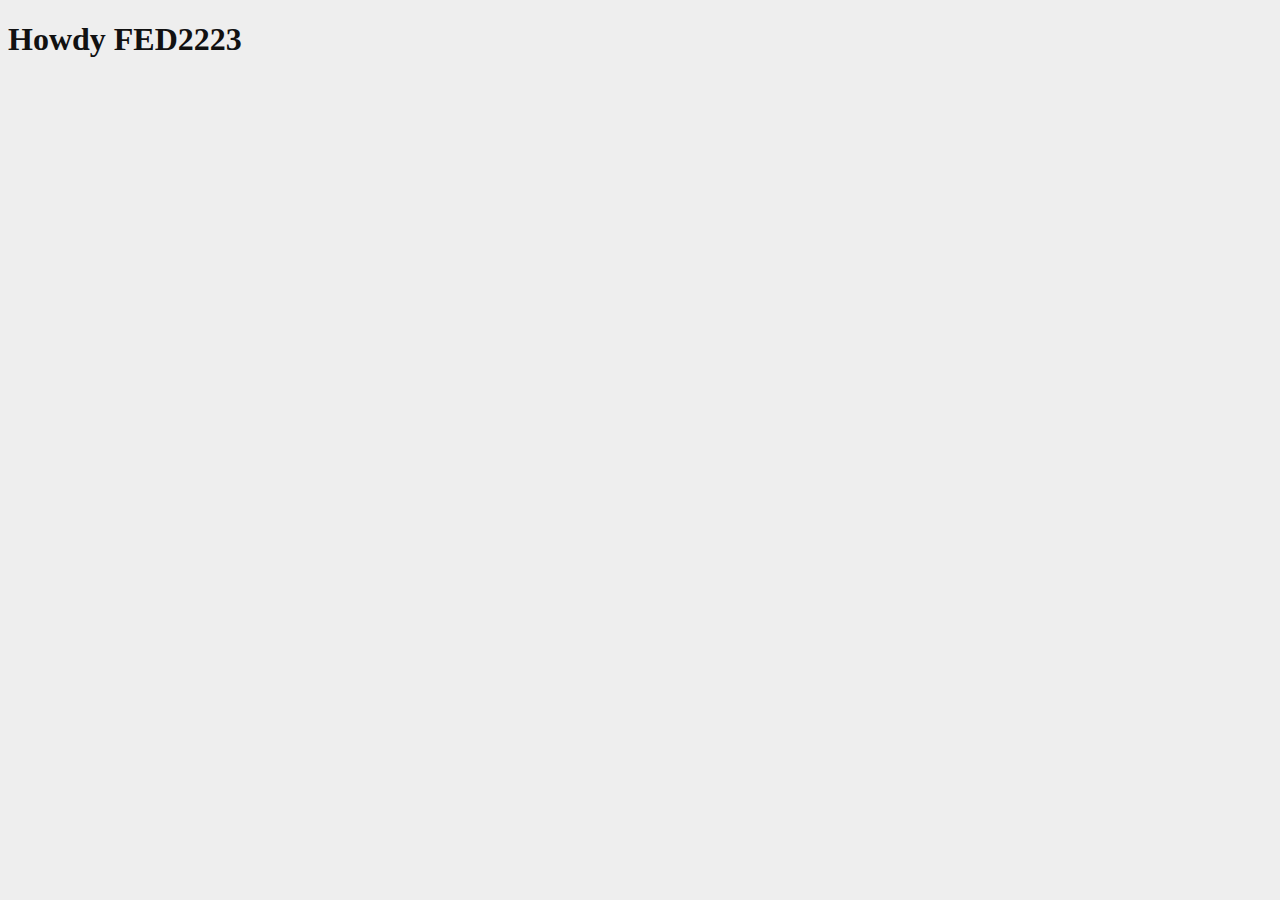
==== index.html @ c2c34888 "Add files via upload" ====
<!doctype html>
<html lang="nl">
	
<head>
	<meta charset="UTF-8">
	<meta name="author" content="jouw naam">
	<meta name="viewport" content="width=device-width, initial-scale=1">
	
	<title>Howdy FED2223</title>
	
	<link href="styles/style.css" rel="stylesheet">
	<link rel="icon" type="image/svg+xml" href="images/favicon.svg">
</head>

<body>
	<h1>Howdy FED2223</h1>

	<script defer src="scripts/script.js"></script>
</body>
	
</html>
---- styles/style.css ----
/**************/
/* CSS REMEDY */
/**************/
*, *::after, *::before {
  box-sizing:border-box;  
}

button, summary {
	cursor: pointer;
}





/*********************/
/* CUSTOM PROPERTIES */
/*********************/
:root {
	/* startje */
	--color-text:#111;
	--color-background:#eee;
}





/****************/
/* JOUW STYLING */
/****************/

/* jouw code */

body {
  color:var(--color-text);
  background-color:var(--color-background);
}
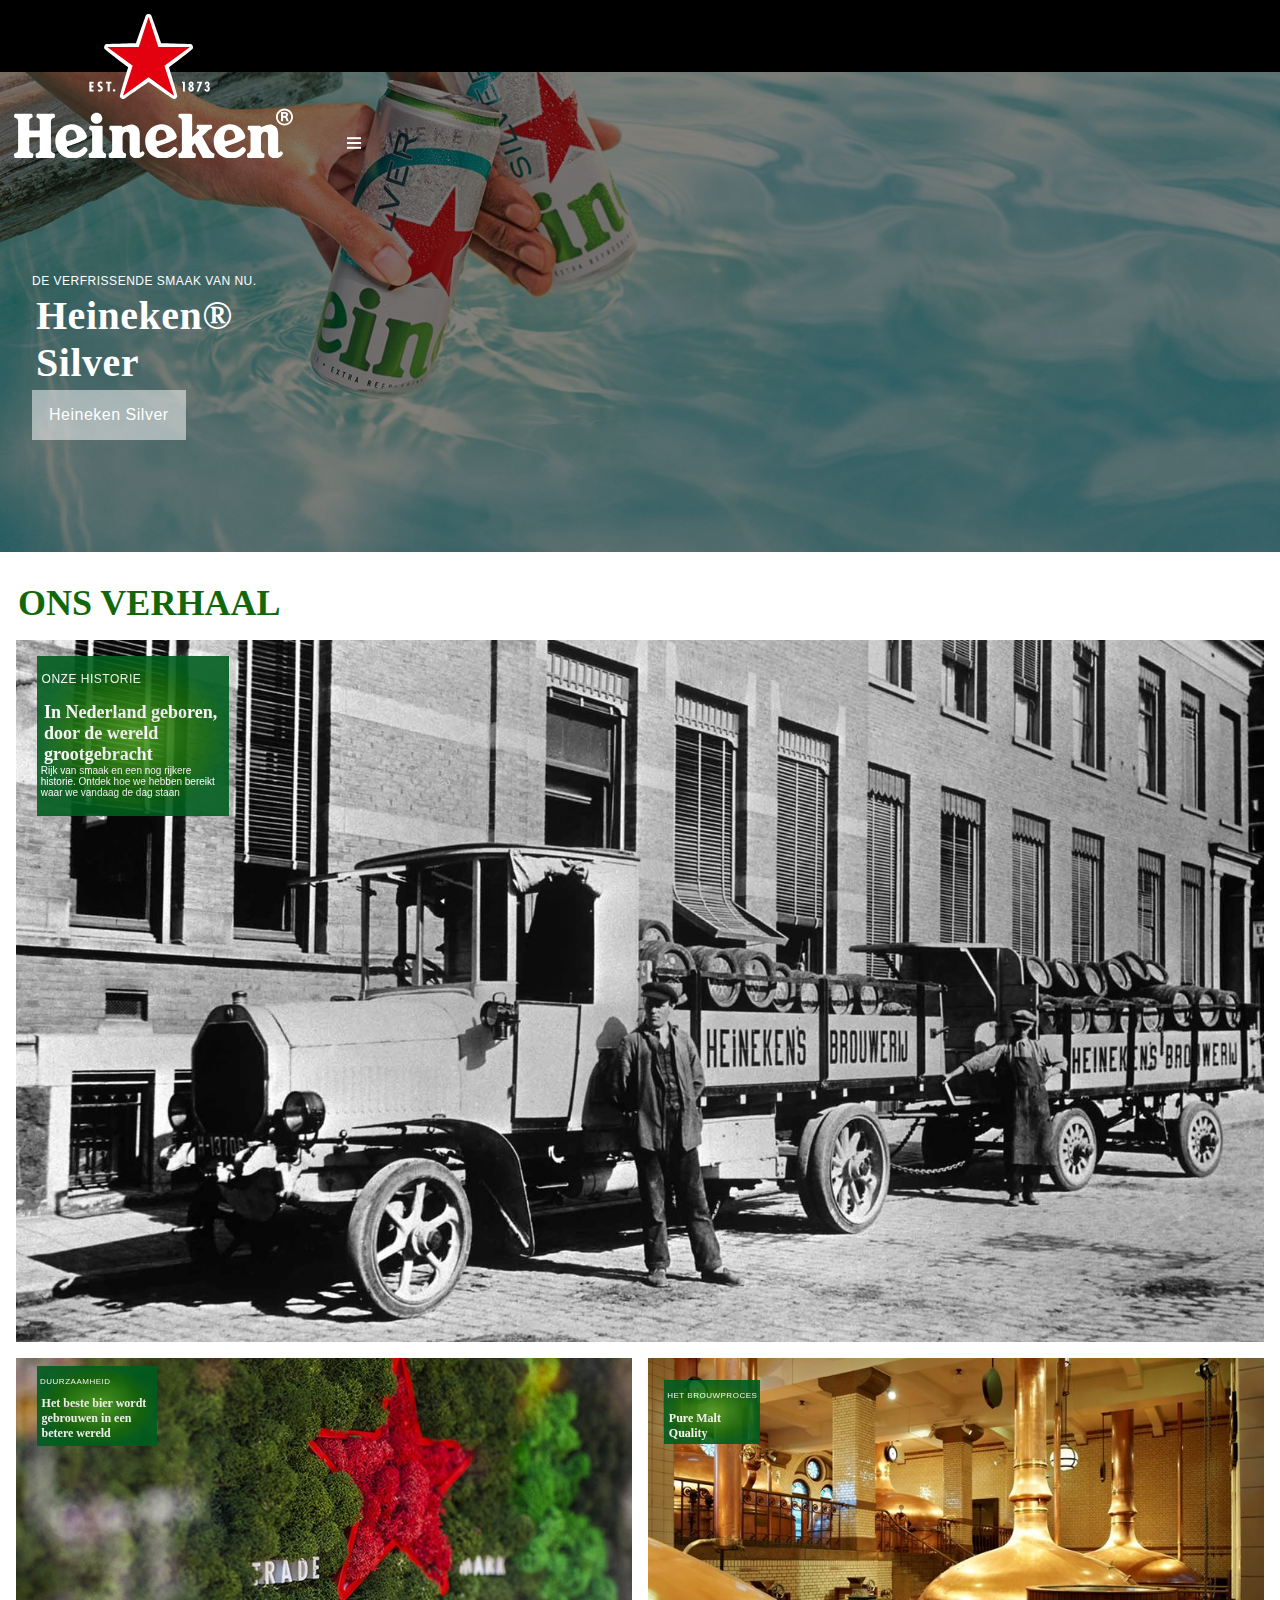
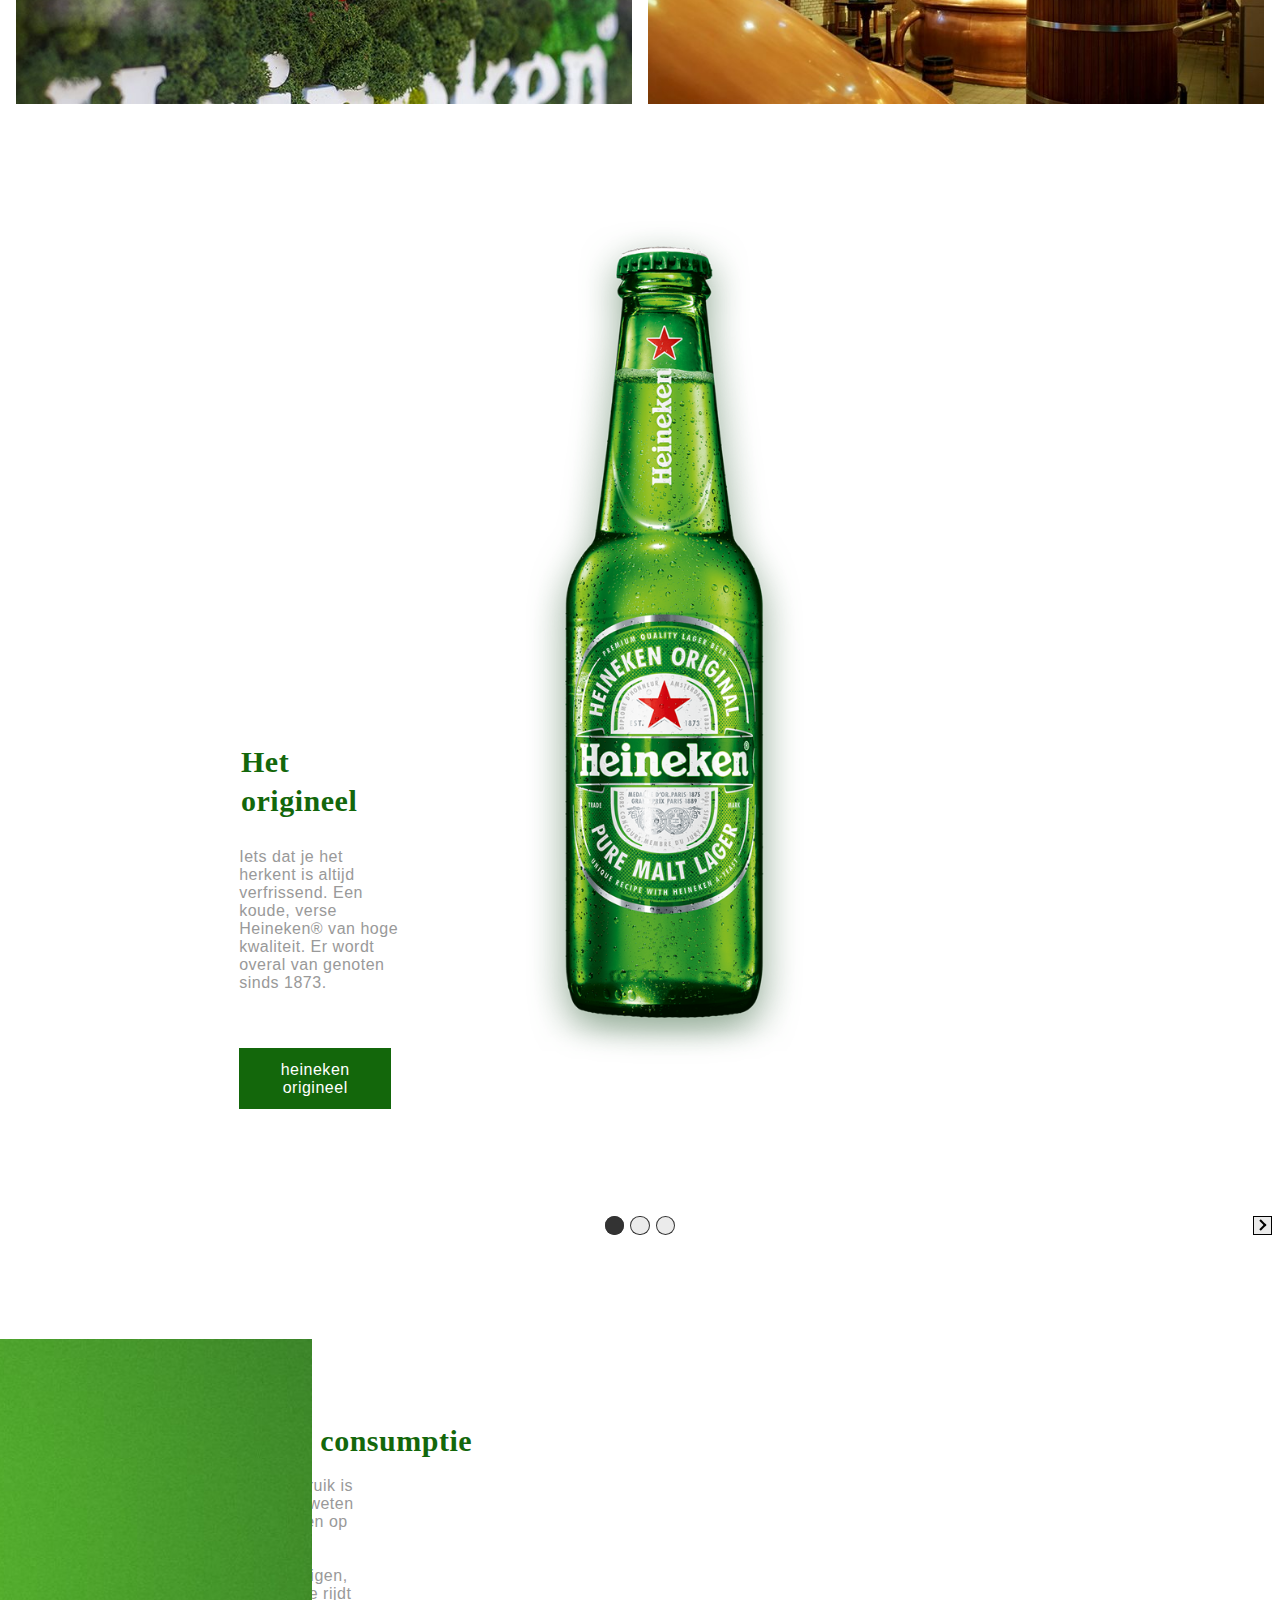
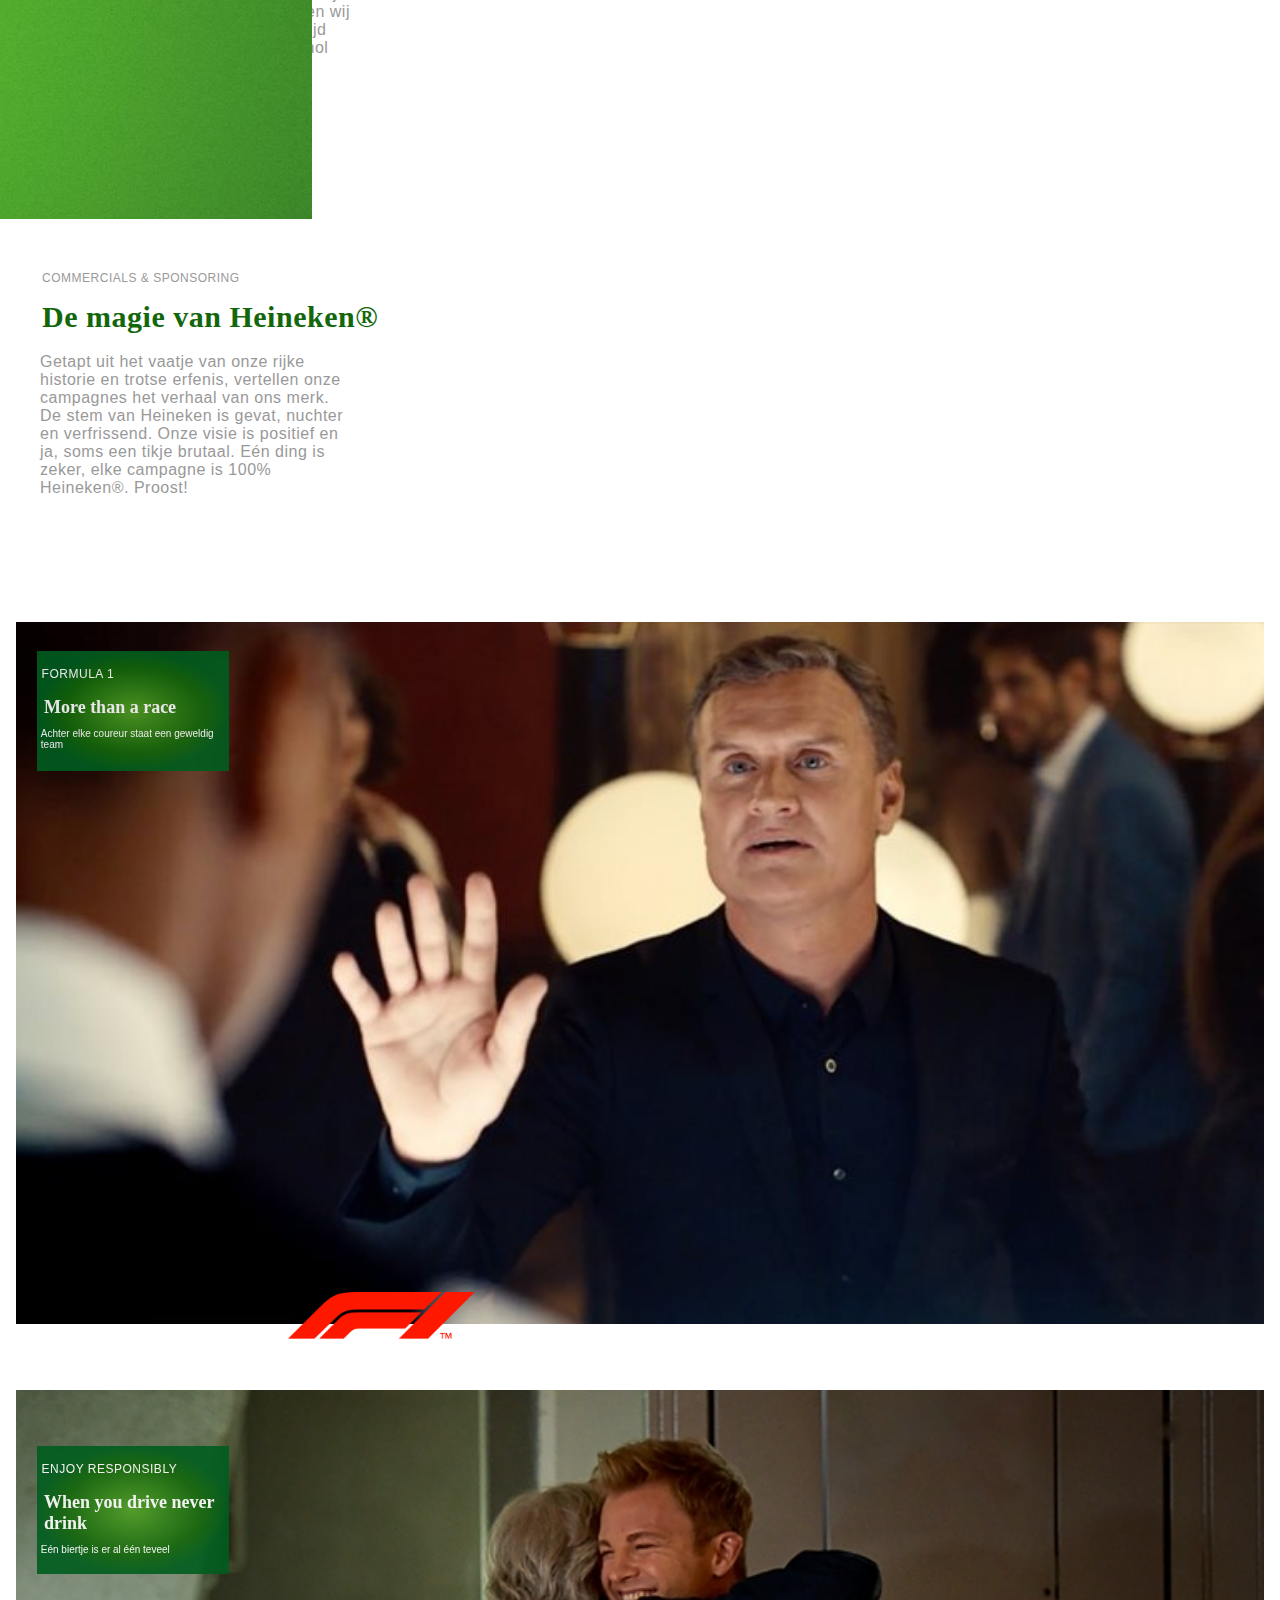
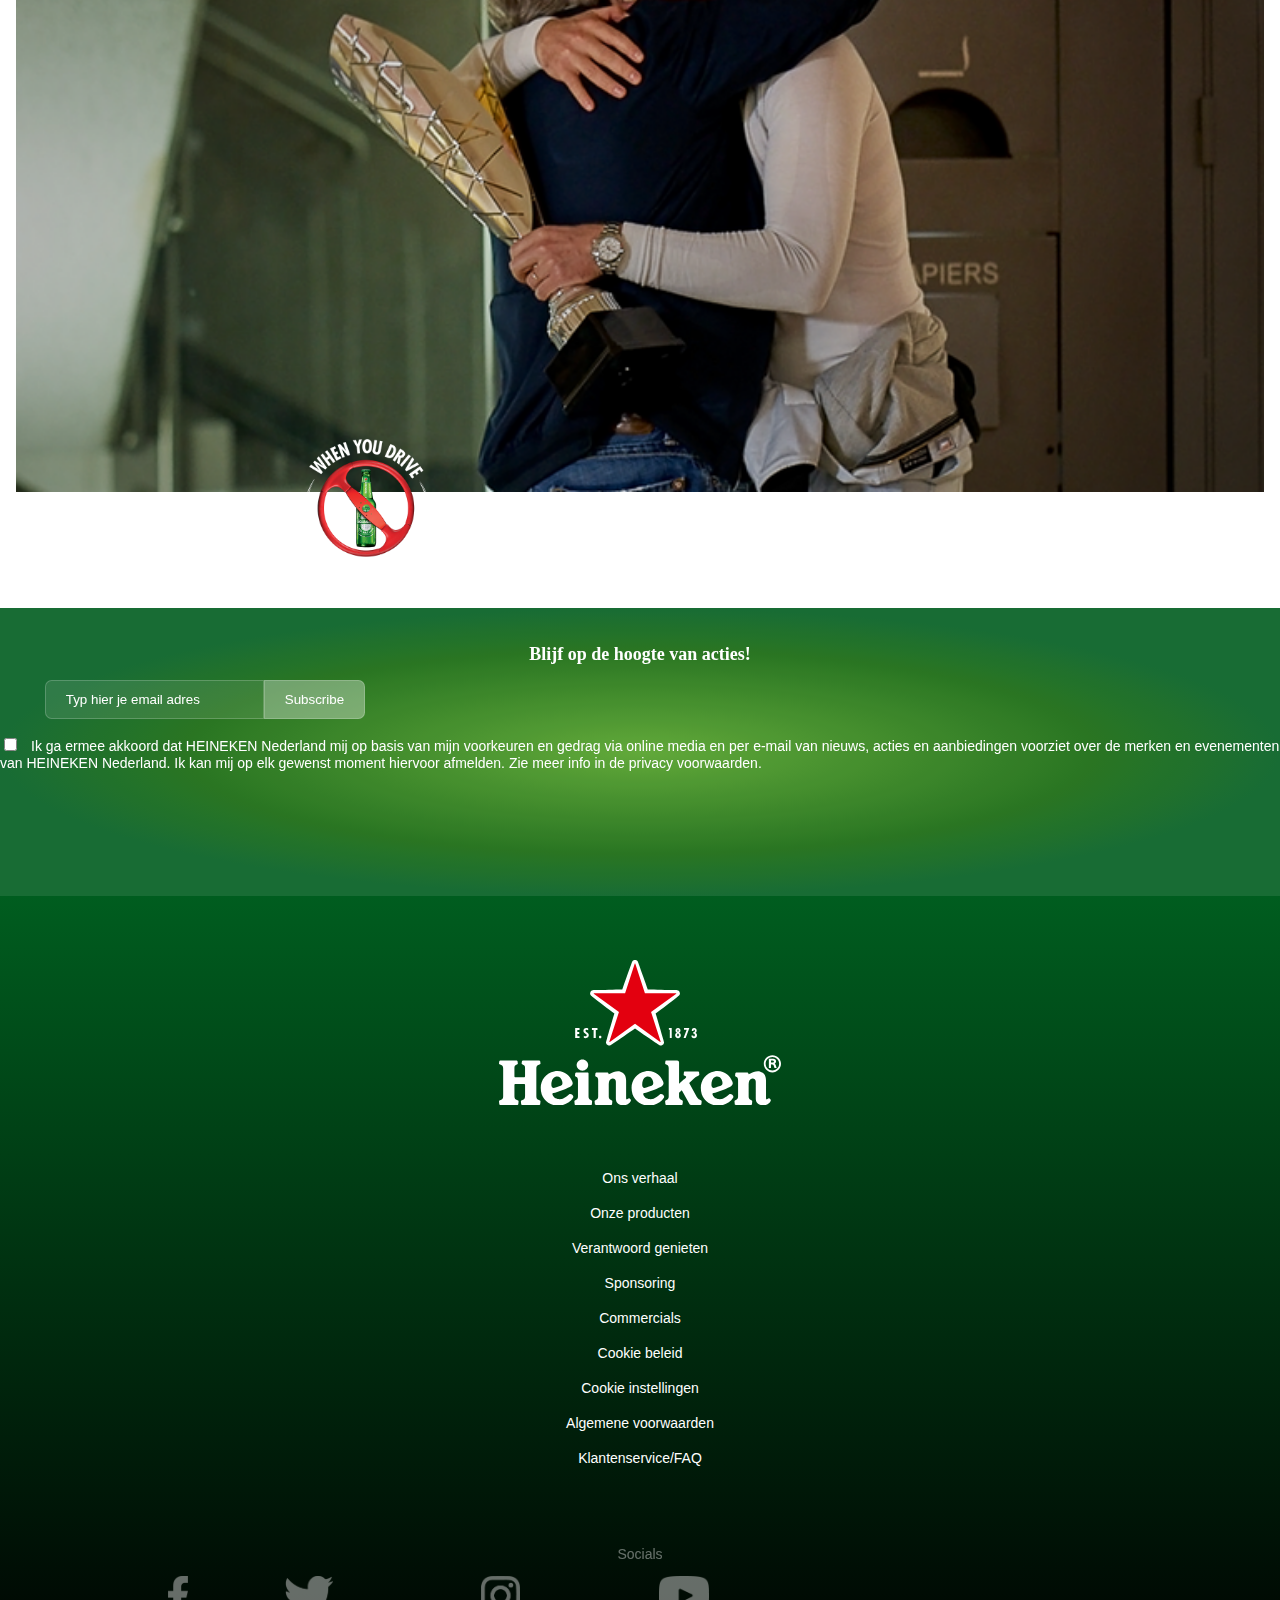
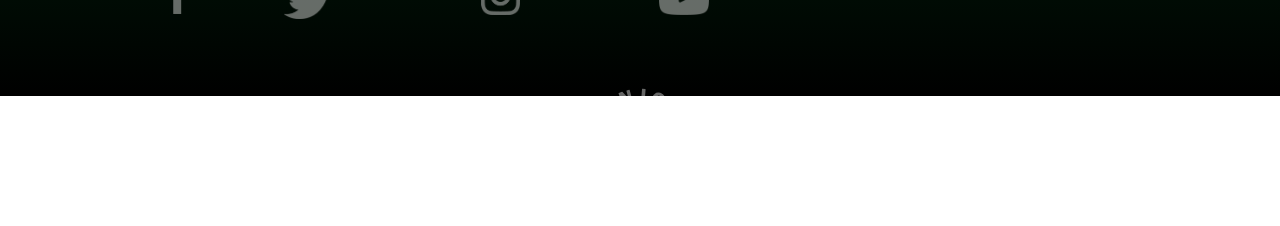
==== commit 93f12ebb: "Add files via upload" ====
--- a/index.html
+++ b/index.html
@@ -1,21 +1,212 @@
-<!doctype html>
 <html lang="nl">
-	
 <head>
-	<meta charset="UTF-8">
-	<meta name="author" content="jouw naam">
-	<meta name="viewport" content="width=device-width, initial-scale=1">
-	
-	<title>Howdy FED2223</title>
-	
-	<link href="styles/style.css" rel="stylesheet">
-	<link rel="icon" type="image/svg+xml" href="images/favicon.svg">
+    <meta charset="UTF-8">
+    <meta http-equiv="X-UA-Compatible" content="IE=edge">
+    <meta name="viewport" content="width=device-width, initial-scale=1.0">
+    <title>Document</title>
+    <link href="styles/style.css" rel="stylesheet">
+    <link href="styles/home.css" rel="stylesheet">
 </head>
-
 <body>
-	<h1>Howdy FED2223</h1>
-
-	<script defer src="scripts/script.js"></script>
+    <header>
+            <a href="#"><img src="images/heineken-logo.svg" alt="logo"></a>
+            <!-- <button aria-hidden="true"><img src="https://assets.codepen.io/274456/ui-icon-hamburger.svg" alt="" />Menu</button> -->
+            <section class="streepjes">
+            <ul>   
+                <li aria-label="tekst naast 3 spans" piste="rood">
+                    <button>
+                    <!-- menu -->
+                    <span></span>
+                    <span></span>
+                    <span></span>
+                    </button>
+                </li>
+            </ul>
+        
+        <nav>   
+            <ul>
+                <li><a href="#">ons verhaal</a></li>
+                <li><a href="OnzeProducten.html">onze producten</a></li>
+                <li><a href="#">enjoy responsibility </a></li>
+                <li><a href="#">sponsoring</a></li>
+                <li><a href="#">commercials</a></li>
+                <li><a href="#">acties</a></li>
+                <li><a href="#"><img src="images/netherlands.svg" /></a></li>
+            </ul>
+        </nav>
+    </header>
+    <main>
+        <section>
+                <div>
+                    <h1>Heineken® Silver</h1>
+                    <h2>De verfrissende smaak van nu.</h2>
+                    <a href="#">Heineken Silver</a>
+                </div>
+                    <img src="images/Heineken-Silver.jpg" alt="Afbeelding Homepagina Silver">
+        </section>
+        <section>
+            <h2>Ons verhaal</h2>
+            <ul>
+                <li>
+                    <a href="">
+                        <div>
+                            <h3>In Nederland geboren, door de wereld grootgebracht</h3>
+                            <h4>Onze historie</h5>
+                            <p>Rijk van smaak en een nog rijkere historie. Ontdek hoe we hebben bereikt 
+                                waar we vandaag de dag staan</p>
+                        </div>
+                        <img src="images/heineken-history.jpeg" alt="Afbeelding Homepagina Historie"> 
+                    </a>
+                </li>
+                <li>
+                    <a href="">
+                        <div>
+                            <h3>Het beste bier wordt gebrouwen in een betere wereld</h3>
+                            <h4>Duurzaamheid</h4>
+                        </div>
+                        <img src="images/Heineken-beterewereld.jpeg" alt="Afbeelding Homepagina betere wereld"> 
+                    </a>
+                </li>
+                <li>
+                    <a href="">
+                        <div>
+                            <h3>Pure Malt Quality</h3>
+                            <h4>Het brouwproces</h4>
+                        </div>
+                        <img src="images/Heineken-kwaliteit.jpeg" alt="Afbeelding Homepagina kwaliteit"> 
+                    </a>
+                </li>
+            </ul>
+        </section>
+        <section id="bolletjesAndAutoScroll" class="caroCarrousel" aria-label="Voorbeeld met bolletjes en auto-scroll na bepaalde tijd" tabIndex="-1">
+        <!-- de id kun je zelf een naam geven en geef je mee in de js -->
+        <ul>
+            <li id="element1"><img src="images/heineken-original.png" alt="het origineel">
+                <h2>Het origineel</h2>
+                <p>Iets dat je het herkent is altijd verfrissend. Een koude, verse Heineken® van hoge kwaliteit.
+                    Er wordt overal van genoten sinds 1873.</p>
+                <a href="#">heineken origineel</a>
+            </li>
+            <li id="element2"><img src="images/heineken-00.png" alt="het 0.0 biertje">
+                <h2>Heineken® 0.0</h2>
+                <p>100% heerlijk, 0% alcohol. We zijn trots op onze Heineken® 0.0. Gebrouwen met 
+                    toewijding en onze doorgegeven kennis van bier.</p>
+                <a href="#">ontdek meer</a>
+                <a href="#">Bekijk al onze producten   ></a>
+            </li>
+            <li id="element3"><img src="images/heineken-silver.png" alt="Silver bier">
+                <h2>Heineken® Silver</h2>
+                <p>Geniet van de extra verfrissende smaak van Heineken® Silver met je vrienden op 
+                    echte momenten. Gebrouwen met natuurlijke ingrediënten en gelageerd op een ijskoude
+                    tempratuur van -1 graden. Extra fresh, for real.</p>
+                <a href="#">Heineken Silver</a>
+                <a href="#">Bekijk al onze producten   ></a>
+            </li>
+        </ul>
+        <nav>
+            <ul>
+            <li><a href="#element1" aria-label="go to element1"></a></li>
+            <li><a href="#element2" aria-label="go to element2"></a></li>
+            <li><a href="#element3" aria-label="go to element3"></a></li>
+            </ul>
+        </nav>
+        <button aria-label="start/stop autoscroll"></button>
+        </section>
+        <section>
+            <ul>
+                <li>
+                    <button><img src="images/arrowbutton.png" alt="pijl"></button>
+                    <img src="images/heineken-enjoy.jpeg" alt="Afbeelding Homepagina Enjoy">  
+                </li>
+                <li>
+                    <h2>Verantwoorde consumptie</h2>
+                    <h3>Enjoy responsibly</h3>
+                    <p>Verantwoord alcoholgebruik is belangrijk voor ons. We weten dat ongelukken niet 
+                    alleen op de weg ontstaan. Dat is waarom we verantwoord alcoholgebruik aanmoedigen, 
+                    of je nou degene bent die rijdt of niet. Daarnaast geloven wij dat de beste chaffeur 
+                    altijd degene is die geen alcohol drinkt.</p>
+                    <a href="#">Ontdek hoe</a>
+                </li>
+            </ul>
+        </section>
+        <section>
+            <h2>De magie van Heineken®</h2>
+            <h3>Commercials & Sponsoring</h3>
+            <p>Getapt uit het vaatje van onze rijke historie en trotse erfenis, vertellen onze campagnes 
+                het verhaal van ons merk. De stem van Heineken is gevat, nuchter en verfrissend. Onze visie 
+                is positief en ja, soms een tikje brutaal. Eén ding is zeker, elke campagne is 100% Heineken®. Proost!</p>
+        </section>
+        <section>
+            <ul>
+                <li>
+                    <a href="">
+                        <div>
+                            <h3>More than a race</h3>
+                            <h4>Formula 1</h4>
+                            <p>Achter elke coureur staat een geweldig team</p>
+                        </div>
+                        <img src="images/Heineken-f1.jpeg" alt="Afbeelding Homepagina F1">
+                        <img src="images/F1logorood.png" alt="Logo formule1">  
+                    </a>
+                </li>
+                <li>
+                    <a href="">
+                        <div>
+                            <h3>When you drive never drink</h3>
+                            <h4>Enjoy responsibly</h4>
+                            <p>Eén biertje is er al één teveel</p>
+                        </div>
+                        <img src="images/Heineken-vaderzoon.png" alt="Afbeelding Homepagina beterewereld"> 
+                        <img src="images/whendriveneverdrink.png" alt="Icon Whendriveneverdrink">   
+                    </a>
+                </li>
+            </ul>
+        </section>
+        <section>
+                <h2>Blijf op de hoogte van acties!</h2>
+                <form>
+                    <input type="email" placeholder="Typ hier je email adres">
+                    <button type="submit">Subscribe</button>
+                </form>
+
+                <input type="checkbox"  name="checkbox1" value="algemenevoorwaarden">
+                <label for="vehicle1"> Ik ga ermee akkoord dat HEINEKEN Nederland mij op basis van mijn voorkeuren en gedrag via online
+                    media en per e-mail van nieuws, acties en aanbiedingen voorziet over de merken en evenementen van HEINEKEN
+                    Nederland. Ik kan mij op elk gewenst moment hiervoor afmelden. Zie meer info in de privacy voorwaarden.</label>
+        </section>
+    </main>
+    <footer>
+            <img src="images/heineken-logo.svg" alt="Afbeelding Homepagina Logo footer">
+            <ul>
+                <li><a href="#">Ons verhaal</a></li>
+                <li><a href="OnzeProducten.html">Onze producten</a></li>
+                <li><a href="#">Verantwoord genieten</a></li>
+                <li><a href="#">Sponsoring</a></li>
+                <li><a href="#">Commercials</a></li>
+                <li><a href="#">Cookie beleid</a></li>
+                <li><a href="#">Cookie instellingen</a></li>
+                <li><a href="#">Algemene voorwaarden</a></li>
+                <li><a href="#">Klantenservice/FAQ</a></li>
+            </ul>
+            <p>Socials</p>
+            <ul>
+                <li><a href="#"><img src="images/facebook.png" /></a></li>
+                <li><a href="#"><img src="images/twitter.png" /></a></li>
+                <li><a href="#"><img src="images/instagram.png" /></a></li>
+                <li><a href="#"><img src="images/youtube.png" /></a></li>
+            </ul>
+            <div>
+            <a href="#"><img src="images/enjoyicon.svg" /></a>
+            </div>
+    </footer> 
+<script src="scripts/script.js"></script>
 </body>
-	
 </html>
+
+
+
+
+  
+  
+<!-- <a href="">lees meer <span class="visual-hidden">over -->
+    <!-- <img src="images/Heineken-kwaliteit.jpeg"><a href="#" alt="Afbeelding Homepagina kwaliteit"></a> -->--- a/styles/style.css
+++ b/styles/style.css
@@ -1,39 +1,409 @@
-/**************/
-/* CSS REMEDY */
-/**************/
+body {
+    margin: 0em;
+}
+
+:root {
+  --color-header-background:#000000;
+  --color-header-button: white;
+  --color-header-text: white;
+  --color-header-hover-background: white;
+  --color-header-hover-text:black;
+  --color-header-focus-background: #13670b;
+  --color-header-active-background: black;
+  --color-header-active-text:white;
+
+  --link-color:#20603b; /* darker SeaGreen */
+  --link-visited-color:DarkSlateBlue;
+  --link-background-color:LightYellow;
+  --link-active-color:Crimson;
+  
+  --button-color:White;
+  --button-background-color:#2d8653; /* slightly darker SeaGreen */
+  --button-background-focus-color:#267347; /* darker SeaGreen */
+  --button-background-active-color:Crimson;
+  --button-border-color:rgba(0,0,0,.25);
+  
+  --input-color:#2d8653; /* slightly darker SeaGreen */
+  --input-background-color:white;
+  --input-background-hover-color:#ecf9f1; /* very light SeaGreen*/
+  --input-placeholder-color:#8a9;
+  --input-caret-color:Crimson;
+
+  --color-button-text:#fff;
+  
+  --color-button-background:hsl(210, 100%, 56%);
+  --color-button-background-active:hsl(210, 100%, 46%);
+  --color-button-background-open:hsl(348, 83%, 47%);
+  
+  --color-button-icon-open:gold;
+  
+  /* voor de 3D kubus */
+  --color-button-background-dark:hsl(210, 100%, 41%);
+  --color-button-background-open-dark:hsl(348, 83%, 32%);
+
+  --color-footer-linkjes:white;
+  --color-footer-p: white;
+}
+
+/****************************************/
+/* DIT IS DE HEADER */
+/****************************************/
+header {
+  background-color: var(--color-header-background);
+  position:sticky;
+  top: 0;
+  z-index:1;
+  height:4.5em;
+}
+
+header a img  {
+  width: 24%;
+  padding: 0.9em;
+  position:relative;
+  color:var(--color-header-text);
+  text-decoration:none;
+  outline:none;
+}
+
+header button {
+  z-index: 100;
+  position: relative;
+  right: -13.5em;
+  top: -1.2em; 
+  background-color: transparent;
+  color: var(--color-header-button);
+  cursor: pointer;
+  border:none;
+}
+
+header nav {
+  padding-top:4em;
+  position: fixed;
+  top:0;
+  bottom:0;
+  left:0em;
+  right:0;
+  text-align: left;
+  background: linear-gradient(90deg, rgba(0,0,0,1) 0%, rgba(0,93,31,1) 100%);
+  transform: translateX(-100%);
+  transition: .3s;
+  line-height:3em;
+  font-family: PT sans, sans-serif;
+  font-size: 0.875em;
+  z-index:-1;
+}
+
+header.menuOpen nav {
+  transform: translateX(0%);
+  opacity: 100;
+}
+
+header nav ul  {
+  margin:0; 
+  padding:1em;
+  list-style:none;
+}
+
+header nav ul li {
+  margin-left: 10em;
+  display: block;
+  transition-duration: 0.5s;
+}
+  
+header nav ul li:hover {
+  text-decoration: underline;
+  cursor: pointer; 
+}
+
+header nav ul li a {
+  font-family: PT sans, sans-serif;
+  font-size: 0.875em;
+  letter-spacing: .031875rem;
+  color: var(--color-header-text);
+  text-transform: uppercase;
+  text-decoration: none;
+  list-style-type: none;
+}
+
+
+
+/****************************/
+/** CODE VAN SANNE HULP GEKREGEN DUS BEGRIJP NIET ALLES! **/
+/****************************/
+header a img::before {
+  content:"images/heineken-logo.svg";
+  position:absolute;
+  left:0;
+  right:0;
+  bottom:-.125em;
+  height:.25em;
+  background-color:currentcolor; /* zelfde als tekst */
+  border-radius:.125em;
+  transform-origin:right;
+  transform:scalex(0);
+  transition:transform .3s;
+}
+
+header a img:visited {
+  color:var(--link-visited-color);
+}
+
+header a img:focus-visible {
+  background:var(--link-background-color);
+}
+
+/* header a img:hover {
+  nada - zie ::before
+} */
+
+header a img:hover::before {
+  transform-origin:left;
+  transform:scalex(1);
+}
+
+header a img:active {
+  color:var(--link-active-color);
+}
+
+
 *, *::after, *::before {
   box-sizing:border-box;  
 }
 
-button, summary {
-	cursor: pointer;
-}
-
-
-
-
-
-/*********************/
-/* CUSTOM PROPERTIES */
-/*********************/
-:root {
-	/* startje */
-	--color-text:#111;
-	--color-background:#eee;
-}
-
-
-
-
-
-/****************/
-/* JOUW STYLING */
-/****************/
-
-/* jouw code */
-
-body {
-  color:var(--color-text);
-  background-color:var(--color-background);
-}
-
+button:not([disabled]), summary {
+	cursor:pointer;
+}
+
+
+
+/********************************************************/
+/**  MENU, VAN SANNE BEGRIJP IK NIET ALLEMAAL. **
+/********************************************************/
+
+/** ALLE BLOKJES & BUTTONS **/
+main > section > ul > li {
+  display:grid;
+  place-content:center;
+  list-style-type: none;
+  text-decoration: none;
+}
+
+main > section > ul > li button {
+  height:2.75rem;
+  aspect-ratio:1/1;
+  padding:0;
+  border:none;
+  background:transparent;
+  font-family:inherit;
+  font-size:1em;  
+}
+
+main > section > ul > li button:active {
+  background-color:var(--color-button-background-active);
+}
+
+
+/****************************/
+/** DERDE STREEPJES BUTTON **/
+
+section.streepjes ul {
+  list-style-type: none;
+  text-decoration: none;
+}
+
+
+section.streepjes li button {
+  padding:.5em 1em;
+  aspect-ratio:unset;
+  display:grid;
+  grid-template-columns:auto auto;
+  gap:.5em;
+  align-items:center;
+  top: -4em;
+  right: -21.5em;
+  
+  /* ronde hoekjes en hoofdletters */
+  border-radius:1.375em;
+  text-transform:uppercase;
+  
+  /* transities duren .5s */
+  transition-duration:.5s;
+}
+
+/* alledrie de streepjes */
+section.streepjes li button span {
+  grid-row-start:1;
+  grid-column-start:2;
+  
+  /* grootte en kleur van de streepjes */
+  width:.9rem;
+  height:.15rem;
+  background-color:var(--color-button-text);
+  
+  /* transities duren .5s */
+  transition-duration:.5s;
+}
+
+/* het eerste streepje */
+section.streepjes li button span:nth-of-type(1) {
+  transform:translateY(-.3rem);
+}
+
+/* het tweede streepje
+section.streepjes li button span:nth-of-type(2) {
+   /* staat al op de goede plek  
+} */
+
+/* het derde streepje */
+section.streepjes li button span:nth-of-type(3) {
+  transform:translateY(.3rem);
+}
+
+/*********************************************************/
+/* als de DERDE STREEPJES BUTTON de class menuOpen heeft */
+
+/* section.streepjes li button.menuOpen {
+  /* achtergrondkleur wijzigen naar --color-button-background-open */
+  /* background-color:var(--color-button-background-open); 
+} */
+
+/* het eerste streepje */
+section.streepjes li button.menuOpen span:nth-of-type(1) {
+  transform:
+    rotate(135deg) 
+    scalex(1.25);
+}
+
+/* het tweede streepje */
+section.streepjes li button.menuOpen span:nth-of-type(2) {
+  transform:
+    scalex(0);
+}
+
+/* het derde streepje */
+section.streepjes li button.menuOpen span:nth-of-type(3) {
+  transform:
+    rotate(-135deg) 
+    scalex(1.2);
+}
+
+
+/****************************************************************/
+/* FOOTER  /*
+/****************************************************************/
+footer  {
+  background: linear-gradient(180deg, rgba(0,93,31,1) 0%, rgba(0,0,0,1) 100%);
+  height: 50em;
+  position:relative;
+}
+
+footer img {
+  width: 22%;
+  margin-left: auto;
+  margin-right:auto;
+  display:block;
+  padding-top:4em;
+  padding-bottom:1.5em;
+}
+
+
+footer ul:nth-of-type(1) {
+  margin-top:2em;
+  padding-left:0em;
+  display:block;
+}
+
+footer ul:nth-of-type(1) li a {
+  font-family: PT sans, sans-serif;
+  font-size:.875em;
+  color: var(--color-footer-linkjes);
+  text-decoration: none;
+  list-style-type: none;
+  line-height: 2.5em;
+}
+
+footer ul:nth-of-type(1) li {
+  text-decoration: none;
+  list-style-type: none;
+  text-align: center;
+}
+
+
+footer ul:nth-of-type(1) li:hover {
+  text-decoration: underline;
+}
+
+
+footer ul:nth-of-type(2) {
+  display:flex;
+  margin-top:-4em;
+  margin-left:auto;
+  margin-right:auto;
+  width:80%;
+}
+
+footer ul:nth-of-type(2) li {
+  padding:0em;
+  margin:0em;
+  text-decoration: none;
+  list-style-type: none;
+}
+
+footer ul:nth-of-type(2) li:nth-of-type(1) a img {
+  margin-left:0em;
+  opacity:.4;
+}
+
+footer ul:nth-of-type(2) li:nth-of-type(1) a img:hover {
+  opacity:1; 
+}
+
+footer ul:nth-of-type(2) li:nth-of-type(2) a img {
+  margin-left:1.5em;
+  margin-top:4em;
+  padding: 0em;
+  margin-right:0em;
+  opacity:.4;
+}
+
+footer ul:nth-of-type(2) li:nth-of-type(2) a img:hover {
+  opacity:1;
+}
+
+footer ul:nth-of-type(2) li:nth-of-type(3) a img {
+  margin-left:0em;
+  opacity:.4;
+}
+
+footer ul:nth-of-type(2) li:nth-of-type(3) a img:hover {
+  opacity:1;
+}
+
+footer ul:nth-of-type(2) li:nth-of-type(4) a img {
+  margin-left:0em;
+  opacity:.4;
+}
+
+footer ul:nth-of-type(2) li:nth-of-type(4) a img:hover {
+  opacity:1;
+}
+
+footer p {
+  font-family: PT sans, sans-serif;
+  font-size:.875em;
+  color: var(--color-footer-p);
+  opacity:.4;
+  text-align: center;
+  margin-top:5em;
+}
+
+footer div a img {
+  width:9%;
+  opacity:.4;
+  margin-top: -2em;
+  display:block;
+}
+
+footer div a img:hover {
+  opacity:1; 
+}
--- a/styles/home.css
+++ b/styles/home.css
@@ -0,0 +1,1261 @@
+:root {  
+  --color-text-h2: #13670b;
+  --color-text-vlakken: white;
+
+  --color-text-h2-eersteli: #13670b;
+  --color-broodtekst-p: #999999;
+
+  --color-element1-link: #13670b;
+  --color-element1-hover-background: black;
+  --color-element1-hover-text:white;
+  --color-element1-focus-background: #cccccc;
+  --color-element1-active-background: #e3000f;
+  --color-element1-active-text:white;
+
+  --color-text-h2-tweedeli: #1b4677;
+
+  --color-background-button: #1b4677;
+  --color-text-background: white;
+  --color-element2-hover-background: #cccccc;
+  --color-element2-hover-text:white;
+  --color-element2-focus-background: black;
+  --color-element2-active-background: #e3000f;
+  --color-element2-active-text:white;
+
+  --color-meerproducten: #646464;
+
+  --color-text-h2-derdeli: #646464;
+
+  --color-element3-button-text: white;
+  --color-element3-button-background: #cccccc;
+  --color-element3-hover-background: black;
+  --color-element3-hover-text:white;
+  --color-element3-focus-background: #cccccc;
+  --color-element3-active-background: #e3000f;
+  --color-element3-active-text:white;
+
+  --color-div-h2: #13670b;
+  --color-div-h3: #999999;
+  --color-div-p: #999999;
+  --color-div-button-text: white;
+  --color-div-button-background: #cccccc;
+
+  --color-div-hover-text: white;
+  --color-div-hover-background:black;
+  --color-div-focus-background: #cccccc;
+  --color-div-active-text:white;
+  --color-div-active-background: #e3000f;
+
+  --color-h2: #13670b;
+  --color-h3: #999999;
+  --color-p: #999999;
+
+  --color-text-h2: #13670b;
+  --color-text-vlakken: white;
+
+  --color-forminput-background: #ffffff1a;
+  --color-forminput-placeholder-text: white;
+  --color-form-button-background: #ffffff57;
+  --color-form-button-text: white;
+
+  --color-form-button-hover-background: white;
+  --color-form-button-hover-text: #13670b;
+
+  --color-label-text:white;
+
+  --color-section7-h2: white;
+  --color-section7-p: white;
+}
+
+
+
+
+
+  
+  /********************************************************/
+  /*  EERSTE SECTION FONT*/
+  /********************************************************/
+  
+  main section:nth-of-type(1) h1 {
+      font-family: Heineken;
+      font-size: 2.5em;
+      color: var(--color-header-text);
+      letter-spacing: .031875rem;
+      margin:0;
+      padding: 0.1em;
+      list-style-type: none;
+      text-decoration: none;
+      order: 2;
+  }
+  
+  main section:nth-of-type(1) h2 {
+      font-family: PT sans, sans-serif;
+      font-size: 0.750em;
+      font-weight:lighter;
+      text-transform: uppercase;
+      text-decoration: none;
+      list-style-type: none;
+      letter-spacing: .031875rem;
+      margin-bottom:0em;
+      color: var(--color-header-text);
+      order: 1;
+  }
+  
+  
+  /********************************************************/
+  /* EERSTE SECTION  */
+  /********************************************************/
+  main section:nth-of-type(1) {
+    height:30em;
+    position:relative;
+  }
+  
+  main section:nth-of-type(1) div {
+    position:absolute;
+    top: 12em;
+    left: 2em;
+    width: 16em;
+    display:flex;
+    flex-direction: column;
+  }
+  
+  main section:nth-of-type(1) img {
+    height:100%;
+    width: 100%;
+    object-fit: cover;
+    position: relative; 
+    display: block;
+    z-index: -1;
+    filter:brightness(.5);
+  }
+  
+  main section:nth-of-type(1) a {
+    font-family: PT sans, sans-serif;
+    color: var(--color-header-button);
+    background-color: #ffffff80;
+    letter-spacing: .031875rem;
+    text-decoration: none;
+    top: 10em;
+    padding: 1em ;
+    text-align: center;
+    display: inline-block;
+    border-radius: 0;
+    width: 60%;
+    order: 3;
+  }
+  
+  main section:nth-of-type(1) a:hover {
+    background-color: var(--color-header-hover-background);
+    color: var(--color-header-hover-text);
+    cursor:pointer;
+  }
+  
+  main section:nth-of-type(1) a:focus {
+    outline:none;
+    background-color: var(--color-header-focus-background);
+  }
+  
+  main section:nth-of-type(1) a:active {
+    background-color: var(--color-header-active-background);
+    color: var(--color-header-active-text);
+  }
+  
+  
+  
+  
+  /****************************************************************/
+  /* TWEEDE SECTION  */
+  /****************************************************************/
+  section:nth-of-type(2) ul {
+	display:grid;
+	grid-template-columns:1fr 1fr;
+	gap:1em;
+	margin:0;
+	padding:0;
+	list-style:none;
+  padding:1em;
+}
+
+section:nth-of-type(2) li {
+	position:relative;
+}
+
+
+section:nth-of-type(2) li:nth-of-type(1) {
+	grid-column-start:1;
+	grid-column-end:-1;   
+}
+
+section:nth-of-type(2) li:nth-of-type(1):hover {
+	grid-column-start:1;
+	grid-column-end:-1; 
+  scale:103%;
+  transition: .5s;  
+}
+
+section:nth-of-type(2) li:nth-of-type(2):hover {
+  scale:103%;
+  transition: .5s;  
+}
+
+section:nth-of-type(2) li:nth-of-type(3):hover {
+  scale:103%;
+  transition: .5s;  
+}
+
+
+section:nth-of-type(2) li div:nth-of-type(2) {
+  position:absolute;
+	background-color:rgb(0 179 51 /.75);
+	bottom:1em;
+	left:1em;
+	padding:1em;
+	top: .5em;
+	color:white;
+  height:11em;
+  width:14em;
+}
+
+section:nth-of-type(2) li div h2 {
+	margin:0;
+}
+
+section:nth-of-type(2) li div p {
+	margin:0;
+}
+
+section:nth-of-type(2) li img {
+	width:100%;
+}
+
+section:nth-of-type(2) li:nth-of-type(1) div {
+    position:absolute;
+    left: 1.3em;
+    width: 12em;
+    height: 10em;
+    display:flex;
+    flex-direction: column;
+    background: transparent radial-gradient(closest-side at 50% 50%,#51a025 0%,#13670b 71%,#005d1f 100%) 0% 0% no-repeat padding-box;
+    opacity: .9;
+    top: 1em;
+  }
+  
+section:nth-of-type(2) li:nth-of-type(2) div {
+    position:absolute;
+    left: 1.3em;
+    width: 7.5em;
+    height: 5em;
+    display:flex;
+    flex-direction: column;
+    background: transparent radial-gradient(closest-side at 50% 50%,#51a025 0%,#13670b 71%,#005d1f 100%) 0% 0% no-repeat padding-box;
+    opacity: .9;
+    top: .5em;
+  }
+  
+section:nth-of-type(2) li:nth-of-type(3) div {
+    position:absolute;
+    top: 1.4em;
+    left: 1em;
+    width: 6em;
+    height: 4em;
+    display:flex;
+    flex-direction: column;
+    background: transparent radial-gradient(closest-side at 50% 50%,#51a025 0%,#13670b 71%,#005d1f 100%) 0% 0% no-repeat padding-box;
+    opacity: .9;
+  } 
+  
+
+  
+  section:nth-of-type(2) h2 {
+    font-family: Heineken;
+    font-size: 2.25em;
+    color: var(--color-text-h2);
+    text-transform: uppercase;
+    padding-left: .5em;
+    margin-bottom: 0em;
+  }
+  
+section:nth-of-type(2) li:nth-of-type(1) div h3 {
+    font-family: Heineken;
+    color: var( --color-text-vlakken);
+    font-size: 1.125em;
+    top: 0em;
+    margin:0;
+    left: 1em;
+    padding-left:0.4em;
+    text-overflow: ellipsis;
+    white-space: wrap;
+    overflow: hidden;
+    order: 2;
+  }
+  
+section:nth-of-type(2) li:nth-of-type(1) div h4 {
+    font-family: PT sans, sans-serif;
+    font-size: 0.750em;
+    font-weight:lighter;
+    text-transform: uppercase;
+    text-decoration: none;
+    list-style-type: none;
+    letter-spacing: .031875rem;
+    color: var( --color-text-vlakken);
+    padding-left:0.4em;
+    order:1;
+  }
+  
+section:nth-of-type(2) li:nth-of-type(1) div p {
+    font-family: PT sans, sans-serif;
+    font-size: 0.625em;
+    color: var( --color-text-vlakken);
+    padding-left:0.4em;
+    white-space: wrap;
+    overflow: hidden;  
+    order: 3;
+  }
+
+section:nth-of-type(2) li:nth-of-type(2) div h3 {
+    font-family: Heineken;
+    color: var(--color-text-vlakken);
+    font-size: 0.75em;
+    top: 0em;
+    margin:0;
+    left: 1em;
+    padding-left:0.4em;
+    text-overflow: ellipsis;
+    white-space: wrap;
+    overflow: hidden;
+    order:2;
+  }
+  
+section:nth-of-type(2) li:nth-of-type(2) div h4 {
+    font-family: PT sans, sans-serif;
+    font-size: 0.5em;
+    font-weight:lighter;
+    text-transform: uppercase;
+    text-decoration: none;
+    list-style-type: none;
+    letter-spacing: .031875rem;
+    color: var(--color-text-vlakken);
+    padding-left:0.4em;
+    order:1;
+  }
+  
+section:nth-of-type(2) li:nth-of-type(3) div h3 {
+    font-family: Heineken;
+    color:var(--color-text-vlakken);
+    font-size: 0.75em;
+    top: 0em;
+    margin:0;
+    left: 1em;
+    padding-left:0.4em;
+    text-overflow: ellipsis;
+    white-space: wrap;
+    overflow: hidden;
+    order:2;
+  }
+  
+section:nth-of-type(2) li:nth-of-type(3) div h4 {
+    font-family: PT sans, sans-serif;
+    font-size: 0.5em;
+    font-weight:lighter;
+    text-transform: uppercase;
+    text-decoration: none;
+    list-style-type: none;
+    letter-spacing: .031875rem;
+    color: var( --color-text-vlakken);
+    padding-left:0.4em;
+    order:1;
+  }
+  
+  
+  /****************************************************************/
+  /* CARROUSEL & DERDE SECTION, CARROUSEL CODE VAN SANNE, BEGRIJP IK NIET /*
+  /****************************************************************/
+  
+  *, *::before, *::after {
+    box-sizing: border-box;
+  }
+  
+  :root {
+      --maxWidth:32rem;
+  }
+  
+  body {
+      grid-template-columns: minmax(auto, var(--maxWidth));
+      justify-content:center;
+  }
+  
+    
+  /******************************/
+  /* DE CAROCARROUSEL CONTAINER */
+  
+  
+  .caroCarrousel {
+    --caroCarrouselMainColor:#333;
+    --caroCarrouselAccentColor:#1b75b3;
+    --caroCarrouselShadeColor:#ddd9;
+    --caroCarrouselInverseColor:#e48a4c;
+    
+    --caroCarrouselAutoScrollInterval:4000;
+  
+    position: relative;
+    outline:none;
+  }
+  
+  /* dark mode */
+  @media (prefers-color-scheme: dark) {
+    .caroCarrousel {
+      --caroCarrouselMainColor:#ccc;
+      --caroCarrouselShadeColor:#4449;
+    }
+  }
+  
+  
+  /************************************/
+  /* de carrousel elementen container */
+  .caroCarrousel > ul {
+    margin: 0; padding: 0;
+    list-style: none;
+    display: flex;
+
+    overflow: hidden;
+      
+    scroll-snap-type: inline mandatory;
+    -webkit-overflow-scrolling: touch; /* voor iOS*/
+    -ms-overflow-style: none; /* voor IE */
+    scrollbar-width: none; /* voor firefox */
+  }
+  
+  .caroCarrousel > ul::-webkit-scrollbar {
+    display: none; /* voor chrome, safari en edge*/
+  }
+  
+  
+  /**************************/
+  /* de carrousel elementen */
+  .caroCarrousel > ul li {
+    flex-basis: 100%;
+    flex-shrink: 0;
+    scroll-snap-align:center;
+  }
+  
+  
+  /**********************************/
+  /* de carrousel elementen content */
+  
+  /* de stijlen voor jouw content hier */
+  .caroCarrousel > ul li > img {
+    display: block;
+    width: 65%;
+    margin-left: 11em;
+  }
+  
+  /* .caroCarrousel ul li:nth-of-type(1) {
+    display: flex;
+  } */
+  
+  
+  
+  .caroCarrousel ul li:nth-of-type(1) h2 {
+    font-family: Heineken;
+    font-size: 1.875em;
+    color: var(--color-text-h2-eersteli);
+    line-height: 1.3; 
+    letter-spacing: .031875rem;
+    padding-left: 1.5em;
+    top: -20em;
+    margin-top: -11em;
+    padding-bottom: 0;
+    width: 1em;
+  }
+  
+  .caroCarrousel ul li:nth-of-type(1) p {
+    font-family: PT sans, sans-serif;
+    font-size: 1em;
+    color: var(--color-broodtekst-p); 
+    font-weight:lighter;
+    letter-spacing: .031875rem;
+    width: 13em;
+    margin: 0;
+    padding-left: 2.7em; 
+    margin-top: -14em;
+  } 
+  
+  #element1 a {
+    font-family: PT sans, sans-serif;
+    color: white;
+    background-color: var(--color-element1-link);
+    letter-spacing: .031875rem;
+    text-decoration: none;
+    margin-top: -1.5em;
+    margin-left:2.7em;
+    padding: 0.8em;
+    text-align: center;
+    display: inline-block;
+    border-radius: 0;
+    cursor: pointer;
+    width: 9.5em;
+  }
+  
+  #element1 a:hover {
+    background-color: var( --color-element1-hover-background);
+    color: var(--color-element1-hover-text);
+  }
+  
+  #element1 a:focus {
+    outline:none;
+    background-color: var(--color-element1-focus-background);
+  }
+  
+  #element1 a:active {
+    background-color:var(--color-element1-active-background);
+    color: var(--color-element1-active-text);
+  }
+  
+  .caroCarrousel ul li:nth-of-type(2) h2 {
+    font-family: Heineken;
+    font-size: 1.875em;
+    color: var(--color-text-h2-tweedeli);
+    letter-spacing: .031875rem;
+    padding-left: 1.5em;
+    top: -20em;
+    margin-top: -10em;
+    padding-bottom: 0;
+    width: 1em;
+  }
+  
+  .caroCarrousel ul li:nth-of-type(2) p{
+    font-family: PT sans, sans-serif;
+    font-size: 1em;
+    color: var(--color-broodtekst-p);
+    line-height: 1.3; 
+    font-weight:lighter;
+    letter-spacing: .031875rem;
+    width: 13.5em;
+    margin: 0;
+    padding-left: 2.7em; 
+    margin-top: -12em;
+  }
+  
+  #element2 a:nth-of-type(1) {
+    font-family: PT sans, sans-serif;
+    color: var(--color-text-background);
+    background-color: var(--color-background-button);
+    letter-spacing: .031875rem;
+    text-decoration: none;
+    margin-top: 2.5em;
+    margin-left:2.7em;
+    padding: 0.8em;
+    text-align: center;
+    display: inline-block;
+    border-radius: 0;
+    cursor: pointer;
+    width: 9.5em;
+  }
+  
+  #element2 a:nth-of-type(1):hover {
+    background-color: var(--color-element2-hover-background);
+    color: var(--color-element2-hover-text);
+  }
+  
+  #element2 a:nth-of-type(1):focus{
+    outline:none;
+    background-color: var(--color-element2-focus-background);
+  }
+  
+  #element2 a:nth-of-type(1):active {
+    background-color:var(--color-element2-active-background);
+    color: var(--color-element2-active-text);
+  }
+  
+  #element2 a:nth-of-type(2) {
+    font-family: PT sans, sans-serif;
+    color: var(--color-meerproducten);
+    letter-spacing: .031875rem;
+    text-decoration: none;
+    margin-top: 1.5em;
+    margin-left:2.7em;
+    padding: 0.8em;
+    text-align: center;
+    display: inline-block;
+    border-radius: 0;
+    cursor: pointer;
+    width: 20.5em;
+  }
+  
+  .caroCarrousel ul li:nth-of-type(3) h2 {
+    font-family: Heineken;
+    font-size: 1.875em;
+    color: var(--color-text-h2-derdeli);
+    letter-spacing: .031875rem;
+    padding-left: 1.5em;
+    top: -20em;
+    margin-top: -10em;
+    padding-bottom: 0;
+    width: 1em;
+  }
+  
+  .caroCarrousel ul li:nth-of-type(3) p{
+    font-family: PT sans, sans-serif;
+    font-size: 1em;
+    color: var(--color-broodtekst-p);
+    line-height: 1.3; 
+    font-weight:lighter;
+    letter-spacing: .031875rem;
+    width: 13.5em;
+    margin: 0;
+    padding-left: 2.7em; 
+    margin-top: -12em;
+  }
+  
+  #element3 a:nth-of-type(1) {
+    font-family: PT sans, sans-serif;
+    color: var(--color-element3-button-text);
+    background-color: var(--color-element3-button-background);
+    letter-spacing: .031875rem;
+    text-decoration: none;
+    margin-top: 2.5em;
+    margin-left:2.7em;
+    padding: 0.8em;
+    text-align: center;
+    display: inline-block;
+    border-radius: 0;
+    cursor: pointer;
+    width: 9.5em;
+  }
+  
+  #element3 a:nth-of-type(1):hover {
+    background-color: var(--color-element3-hover-background);
+    color: var(--color-element3-hover-text);
+  }
+  
+  #element3 a:nth-of-type(1):focus{
+    outline:none;
+    background-color: var(--color-element3-focus-background);
+  }
+  
+  #element3 a:nth-of-type(1):active {
+    background-color:var(--color-element3-active-background);
+    color: var(--color-element3-active-text);
+  }
+  
+  #element3 a:nth-of-type(2) {
+    font-family: PT sans, sans-serif;
+    color: var(--color-meerproducten);
+    letter-spacing: .031875rem;
+    text-decoration: none;
+    margin-top: 1.5em;
+    margin-left:2.7em;
+    padding: 0.8em;
+    text-align: center;
+    display: inline-block;
+    border-radius: 0;
+    cursor: pointer;
+    width: 20.5em;
+  }
+  
+  
+
+  /****************/
+  /* DE BOLLETJES */
+  /* de bolletjes container */
+  .caroCarrousel nav ul {
+    position: absolute;
+    left: 2em; right: 2em;
+    bottom: -3em;
+    margin: 0;
+    padding: 0 0 .5em;
+    list-style: none; 
+    display: flex;
+    justify-content: center;
+    gap:.4em;
+  }
+  
+  /* een bolletje container */
+  .caroCarrousel > nav li {
+    flex-basis: 1.2em;
+    aspect-ratio: 1/1;
+  }
+  
+  /* de bolletjes */
+  .caroCarrousel > nav a {
+    display: block;
+    width:100%;
+    height:100%;
+  
+    text-decoration: none;
+    color: var(--caroCarrouselMainColor);
+    background-color: var(--caroCarrouselShadeColor);
+    border-radius: 50%;
+    outline: none;
+    box-shadow: inset 0 0 0 1px currentColor;
+    transition: 0.5s;
+  }
+  
+  .caroCarrousel > nav a:hover,
+  .caroCarrousel > nav a:focus {
+    color: var(--caroCarrouselAccentColor);
+  }
+  
+  .caroCarrousel > nav a.current {
+    background-color: currentColor;
+  }
+  
+  .caroCarrousel > nav a:hover,
+  .caroCarrousel > nav a:focus {
+    color: var(--caroCarrouselAccentColor);
+  }
+  
+  .caroCarrousel > nav a.current {
+    background-color: currentColor;
+  }
+  
+  
+  /*********************/
+  /* PLAY/PAUSE BUTTON */
+  
+  
+  .caroCarrousel > button {
+    position: absolute;
+    right: .5em;
+    bottom: -2.5em;
+    
+    width: 1.2em;
+    aspect-ratio:1/1;
+    padding:0;
+    
+    font-size:inherit;
+    appearance: none;
+    background-color: var(--caroCarrouselShadeColor);
+  
+    border: none;
+    outline: none;
+    box-shadow: inset 0 0 0 1px currentColor;
+    cursor: pointer;
+      
+    transition: 0.5s;
+  
+    display: flex;
+    justify-content: center;
+    align-items: center;
+  }
+  
+  .caroCarrousel > button:hover,
+  .caroCarrousel > button:focus {
+    color: var(--caroCarrouselAccentColor);
+  }
+  
+  /* play/pause button */
+  .caroCarrousel > button::before,
+  .caroCarrousel > button::after {
+    content: "";
+    position: absolute;
+    width: .5em; height: 2px;
+    background-color: currentColor;
+    transform-origin: calc(100% - 1px) center;
+    transition:transform 0.5s;
+  }
+  
+
+  .caroCarrousel > button::before {
+    transform: translateY(0) rotate(45deg);
+  }
+  .caroCarrousel > button::after {
+    transform: translateY(0) rotate(-45deg);
+  }
+  
+
+  .caroCarrousel.autoScrolling > button::before {
+    transform: translateY(-2px);
+  }
+  .caroCarrousel.autoScrolling > button::after {
+    transform: translateY(2px);
+  }
+  
+  /* in de button draait een 'eierwekker' */
+  .caroCarrousel.autoScrolling > button {
+    animation-name: carrouselAutoScrollingButton;
+    animation-duration: calc(var(--caroCarrouselAutoScrollInterval) * 1ms);
+    animation-timing-function: linear;
+    animation-iteration-count: infinite;
+  }
+  
+  @keyframes carrouselAutoScrollingButton {
+      0%{ background-image: conic-gradient(var(--caroCarrouselInverseColor) 0%, transparent 0%); }
+      2%{ background-image: conic-gradient(var(--caroCarrouselInverseColor) 2%, transparent 0%); }
+      4%{ background-image: conic-gradient(var(--caroCarrouselInverseColor) 4%, transparent 0%); }
+      6%{ background-image: conic-gradient(var(--caroCarrouselInverseColor) 6%, transparent 0%); }
+      8%{ background-image: conic-gradient(var(--caroCarrouselInverseColor) 8%, transparent 0%); }
+      
+      10%{ background-image: conic-gradient(var(--caroCarrouselInverseColor) 10%, transparent 0%); }
+      12%{ background-image: conic-gradient(var(--caroCarrouselInverseColor) 12%, transparent 0%); }
+      14%{ background-image: conic-gradient(var(--caroCarrouselInverseColor) 14%, transparent 0%); }
+      16%{ background-image: conic-gradient(var(--caroCarrouselInverseColor) 16%, transparent 0%); }
+      18%{ background-image: conic-gradient(var(--caroCarrouselInverseColor) 18%, transparent 0%); }
+  
+      20%{ background-image: conic-gradient(var(--caroCarrouselInverseColor) 20%, transparent 0%); }
+      22%{ background-image: conic-gradient(var(--caroCarrouselInverseColor) 22%, transparent 0%); }
+      24%{ background-image: conic-gradient(var(--caroCarrouselInverseColor) 24%, transparent 0%); }
+      26%{ background-image: conic-gradient(var(--caroCarrouselInverseColor) 26%, transparent 0%); }
+      28%{ background-image: conic-gradient(var(--caroCarrouselInverseColor) 28%, transparent 0%); }
+  
+      30%{ background-image: conic-gradient(var(--caroCarrouselInverseColor) 30%, transparent 0%); }
+      32%{ background-image: conic-gradient(var(--caroCarrouselInverseColor) 32%, transparent 0%); }
+      34%{ background-image: conic-gradient(var(--caroCarrouselInverseColor) 34%, transparent 0%); }
+      36%{ background-image: conic-gradient(var(--caroCarrouselInverseColor) 36%, transparent 0%); }
+      38%{ background-image: conic-gradient(var(--caroCarrouselInverseColor) 38%, transparent 0%); }
+  
+      40%{ background-image: conic-gradient(var(--caroCarrouselInverseColor) 40%, transparent 0%); }
+      42%{ background-image: conic-gradient(var(--caroCarrouselInverseColor) 42%, transparent 0%); }
+      44%{ background-image: conic-gradient(var(--caroCarrouselInverseColor) 44%, transparent 0%); }
+      46%{ background-image: conic-gradient(var(--caroCarrouselInverseColor) 46%, transparent 0%); }
+      48%{ background-image: conic-gradient(var(--caroCarrouselInverseColor) 48%, transparent 0%); }
+  
+      50%{ background-image: conic-gradient(var(--caroCarrouselInverseColor) 50%, transparent 0%); }
+      52%{ background-image: conic-gradient(var(--caroCarrouselInverseColor) 52%, transparent 0%); }
+      54%{ background-image: conic-gradient(var(--caroCarrouselInverseColor) 54%, transparent 0%); }
+      56%{ background-image: conic-gradient(var(--caroCarrouselInverseColor) 56%, transparent 0%); }
+      58%{ background-image: conic-gradient(var(--caroCarrouselInverseColor) 58%, transparent 0%); }
+  
+      60%{ background-image: conic-gradient(var(--caroCarrouselInverseColor) 60%, transparent 0%); }
+      62%{ background-image: conic-gradient(var(--caroCarrouselInverseColor) 62%, transparent 0%); }
+      64%{ background-image: conic-gradient(var(--caroCarrouselInverseColor) 64%, transparent 0%); }
+      66%{ background-image: conic-gradient(var(--caroCarrouselInverseColor) 66%, transparent 0%); }
+      68%{ background-image: conic-gradient(var(--caroCarrouselInverseColor) 68%, transparent 0%); }
+  
+      70%{ background-image: conic-gradient(var(--caroCarrouselInverseColor) 70%, transparent 0%); }
+      72%{ background-image: conic-gradient(var(--caroCarrouselInverseColor) 72%, transparent 0%); }
+      74%{ background-image: conic-gradient(var(--caroCarrouselInverseColor) 74%, transparent 0%); }
+      76%{ background-image: conic-gradient(var(--caroCarrouselInverseColor) 76%, transparent 0%); }
+      78%{ background-image: conic-gradient(var(--caroCarrouselInverseColor) 78%, transparent 0%); }
+  
+      80%{ background-image: conic-gradient(var(--caroCarrouselInverseColor) 80%, transparent 0%); }
+      82%{ background-image: conic-gradient(var(--caroCarrouselInverseColor) 82%, transparent 0%); }
+      84%{ background-image: conic-gradient(var(--caroCarrouselInverseColor) 84%, transparent 0%); }
+      86%{ background-image: conic-gradient(var(--caroCarrouselInverseColor) 86%, transparent 0%); }
+      88%{ background-image: conic-gradient(var(--caroCarrouselInverseColor) 88%, transparent 0%); }
+  
+      90%{ background-image: conic-gradient(var(--caroCarrouselInverseColor) 90%, transparent 0%); }
+      92%{ background-image: conic-gradient(var(--caroCarrouselInverseColor) 92%, transparent 0%); }
+      94%{ background-image: conic-gradient(var(--caroCarrouselInverseColor) 94%, transparent 0%); }
+      96%{ background-image: conic-gradient(var(--caroCarrouselInverseColor) 96%, transparent 0%); }
+      98%{ background-image: conic-gradient(var(--caroCarrouselInverseColor) 98%, transparent 0%); }
+      
+      100%{ background-image: conic-gradient(var(--caroCarrouselInverseColor) 100%, transparent 0%); }
+  }
+  
+  
+  
+  
+  /****************************************************************/
+  /* VIERDE SECTION /*
+  /****************************************************************/
+  
+  main section:nth-of-type(4) ul  {
+  display: flex;
+  flex-direction: column;
+  margin-top:9em;
+  overflow:hidden;
+}
+
+  section:nth-of-type(4) ul.open li:nth-of-type(1) {
+	transform:translateX(0vw);
+}
+  
+  main section:nth-of-type(4) img {
+  width: 120%;
+  object-fit: cover;
+  position: relative; 
+  display: block;
+  margin-left: -18em;
+  top: .5em;
+  z-index:-1;
+}
+
+  main section:nth-of-type(4) li {
+  height:30em;
+	flex-shrink:0;
+	transition:.3s;
+}
+  
+  main section:nth-of-type(4) li:nth-of-type(1) {
+	width:100vw;
+	margin-left:-3em;
+	display:flex;
+	justify-content:end;
+	align-items:center;
+  transform:translateX(-75vw);
+}
+
+
+  main section:nth-of-type(4) li:nth-of-type(2) {
+  display: flex;
+  flex-direction: column;
+  margin-top:-30em;
+	width:75vw;
+}
+  
+  main section:nth-of-type(4) ul li:nth-of-type(1) button img {
+  display:flex;
+	justify-content:end;
+	align-items:center;
+  left:29em;
+  width:7vw;
+  z-index:1;
+}
+  
+
+
+  main section:nth-of-type(4)  h2 {
+  font-family: Heineken;
+  font-size: 1.875em;
+  color: var(--color-div-h2);
+  letter-spacing: .031875rem;
+  margin:0;
+  padding: 0.1em;
+  list-style-type: none;
+  text-decoration: none;
+  margin-left:2.7em;
+  order: 2;
+}
+  
+  main section:nth-of-type(4)  h3 {
+  font-size: .75em;
+  font-family: PT sans, sans-serif;
+  font-weight:lighter;
+  color: var(--color-div-h3);
+  text-transform: uppercase;
+  text-decoration: none;
+  list-style-type: none;
+  letter-spacing: .031875rem;
+  margin-left:7em;
+  order:1;
+}
+  
+  main section:nth-of-type(4)  p {
+  font-size: 1em;
+  font-family: PT sans, sans-serif;
+  font-weight:lighter;
+  color: var(--color-div-p);
+  text-decoration: none;
+  list-style-type: none;
+  letter-spacing: .031875rem;
+  margin-left:5.3em;
+  width: 15em;
+  order:3; 
+}
+  
+  main section:nth-of-type(4)  a {
+  font-family: PT sans, sans-serif;
+  color: var(--color-div-button-text);
+  background-color: var(--color-div-button-background);
+  letter-spacing: .031875rem;
+  text-decoration: none;
+  margin-top: 2.5em;
+  margin-left:5.5em;
+  padding: 0.8em;
+  text-align: center;
+  display: inline-block;
+  border-radius: 0;
+  cursor: pointer;
+  width: 9.5em;
+  order:4;
+}
+  
+  main section:nth-of-type(4)  a:hover {
+  background-color: var(--color-div-hover-background);
+  color: var(--color-div-hover-text);
+  cursor:pointer;
+}
+  
+  main section:nth-of-type(4)  a:focus{
+  outline:none;
+  background-color: var(--color-div-focus-background);
+}
+  
+  main section:nth-of-type(4)  a:active{
+  background-color:var(--color-div-active-background);
+  color: var(--color-div-active-text);
+}
+  
+  
+  
+  
+  /****************************************************************/
+  /* VIJFDE SECTION /*
+  /****************************************************************/
+
+  main section:nth-of-type(5) {
+  display: flex;
+  flex-direction: column;
+  margin-top: 22em;
+}
+  
+  
+  main section:nth-of-type(5) h2 {
+  font-family: Heineken;
+  font-size: 1.875em;
+  color: var(--color-h2);
+  letter-spacing: .031875rem;
+  margin:0;
+  padding: 0.1em;
+  list-style-type: none;
+  text-decoration: none;
+  margin-left:1.3em;
+  order: 2;
+}
+  
+  main section:nth-of-type(5) h3 {
+  font-size: .75em;
+  font-family: PT sans, sans-serif;
+  font-weight:lighter;
+  color: var(--color-h3);
+  text-transform: uppercase;
+  text-decoration: none;
+  list-style-type: none;
+  letter-spacing: .031875rem;
+  margin-left:3.5em;
+  margin-top: -25em;
+  order:1;
+}
+  
+  main section:nth-of-type(5) p {
+  font-size: 1em;
+  font-family: PT sans, sans-serif;
+  font-weight:lighter;
+  color: var(--color-p);
+  text-decoration: none;
+  list-style-type: none;
+  letter-spacing: .031875rem;
+  margin-left:2.5em;
+  width: 19em;
+  order:3;
+}
+  
+  
+  
+  
+  /****************************************************************/
+  /* ZESDE SECTION  /*
+  /****************************************************************/
+
+
+section:nth-of-type(6) ul {
+	display:grid;
+	grid-template-columns:1fr 1fr;
+  grid-template-rows: 1fr 1fr;
+	gap:1em;
+	margin:0;
+	padding:0;
+	list-style:none;
+  padding:1em;
+}
+
+section:nth-of-type(6) li {
+	position:relative;
+}
+
+
+section:nth-of-type(6) li:nth-of-type(1) {
+	grid-column-start:1;
+	grid-column-end:-1;
+}
+
+section:nth-of-type(6) li:nth-of-type(2) {
+	grid-column-start:1;
+	grid-column-end:-1;
+}
+
+
+section:nth-of-type(6) li img {
+	width:100%;
+}
+
+section:nth-of-type(6) li:nth-of-type(1) div  {
+  position:absolute;
+  left: 1.3em;
+  width: 12em;
+  height: 7.5em;
+  display:flex;
+  flex-direction: column;
+  background: transparent radial-gradient(closest-side at 50% 50%,#51a025 0%,#13670b 71%,#005d1f 100%) 0% 0% no-repeat padding-box;
+  opacity: .9;
+  top: 4em;   
+}
+  
+section:nth-of-type(6) li:nth-of-type(2) div {
+  position:absolute;
+  left: 1.3em;
+  width: 12em;
+  height: 8em;
+  display:flex;
+  flex-direction: column;
+  background: transparent radial-gradient(closest-side at 50% 50%,#51a025 0%,#13670b 71%,#005d1f 100%) 0% 0% no-repeat padding-box;
+  opacity: .9;
+  top: 3.5em;
+}
+
+section:nth-of-type(6) li:nth-of-type(1) img:nth-of-type(2) {
+  width: 15%;
+  margin-left:17em;
+  margin-top:-2em;
+}
+
+section:nth-of-type(6) li:nth-of-type(1) :hover {
+  scale: 103%; 
+  transition: .5s;
+}
+
+
+section:nth-of-type(6) li:nth-of-type(2) :hover {
+  scale: 103%; 
+  transition: .5s;
+}
+  
+section:nth-of-type(6) li:nth-of-type(2) img:nth-of-type(2) {
+  width: 10%;
+  margin-left:18em;
+  margin-top:-3.3em;
+}
+
+  
+  
+section:nth-of-type(6) li:nth-of-type(1) div h3 {
+  font-family: Heineken;
+  color: var( --color-text-vlakken);
+  font-size: 1.125em;
+  top: 0em;
+  margin:0;
+  left: 1em;
+  padding-left:0.4em;
+  text-overflow: ellipsis;
+  white-space: wrap;
+  overflow: hidden;
+  order: 2;
+}
+  
+section:nth-of-type(6) li:nth-of-type(1) div h4 {
+  font-family: PT sans, sans-serif;
+  font-size: 0.750em;
+  font-weight:lighter;
+  text-transform: uppercase;
+  text-decoration: none;
+  list-style-type: none;
+  letter-spacing: .031875rem;
+  color: var( --color-text-vlakken);
+  padding-left:0.4em;
+  order:1;
+}
+  
+section:nth-of-type(6) li:nth-of-type(1) div p {
+  font-family: PT sans, sans-serif;
+  font-size: 0.625em;
+  color: var( --color-text-vlakken);
+  padding-left:0.4em;
+  white-space: wrap;
+  overflow: hidden;  
+  order: 3;
+}
+
+  
+section:nth-of-type(6) li:nth-of-type(2) div h3 {
+  font-family: Heineken;
+  color: var( --color-text-vlakken);
+  font-size: 1.125em;
+  top: 0em;
+  margin:0;
+  left: 1em;
+  padding-left:0.4em;
+  text-overflow: ellipsis;
+  white-space: wrap;
+  overflow: hidden;
+  order: 2;
+}
+  
+section:nth-of-type(6) li:nth-of-type(2) div h4 {
+  font-family: PT sans, sans-serif;
+  font-size: 0.750em;
+  font-weight:lighter;
+  text-transform: uppercase;
+  text-decoration: none;
+  list-style-type: none;
+  letter-spacing: .031875rem;
+  color: var( --color-text-vlakken);
+  padding-left:0.4em;
+  order:1;
+}
+  
+section:nth-of-type(6) li:nth-of-type(2) div p {
+  font-family: PT sans, sans-serif;
+  font-size: 0.625em;
+  color: var( --color-text-vlakken);
+  padding-left:0.4em;
+  white-space: wrap;
+  overflow: hidden;  
+  order: 3;
+}
+
+
+  /****************************************************************/
+  /* ZEVENDE SECTION  /*
+  /****************************************************************/
+  
+section:nth-of-type(7)  {
+  background: transparent radial-gradient(closest-side at 50% 50%,#51a025 0%,#13670b 71%,#005d1f 100%) 0% 0% no-repeat padding-box;
+  opacity: .9;
+  height:18em;
+}
+  
+  section:nth-of-type(7) form {
+  display:flex;
+  margin-left:2.8em;
+}
+  
+section:nth-of-type(7) form input[type="email"] {
+  background-color: var(--color-forminput-background);
+  padding:.6875rem 1.25rem;
+  border:.0625rem solid rgba(255,255,255,.2);
+  display: block;
+  border-radius: .5em 0 0 0.5em;
+  cursor:pointer;
+}
+  
+section:nth-of-type(7) form input::placeholder {
+  color: var(--color-forminput-placeholder-text);
+}
+  
+section:nth-of-type(7) form button {
+  background-color:var(--color-form-button-background);
+  color:var(--color-form-button-text);
+  padding:.6875rem 1.25rem;
+  border:.0625rem solid rgba(255,255,255,.2);
+  border-radius: 0 0.5em 0.5em 0;
+}
+  
+section:nth-of-type(7) form button:hover {
+  background-color:var(--color-form-button-hover-background);
+  color:var(--color-form-button-hover-text);
+}
+  
+section:nth-of-type(7) label {
+  color: var(--color-label-text);
+  font-family: PT sans, sans-serif;
+  font-size: .875em;
+  margin-left: .5em;
+}
+  
+section:nth-of-type(7) h2 {
+  font-family:Heineken;
+  font-size:1.125em;
+  color: var(--color-section7-h2);
+  text-align: center;
+  padding-top:2em;
+}
+  
+section:nth-of-type(7) p {
+  font-family: PT sans, sans-serif;
+  font-size:.875em;
+  color: var(--color-section7-p);
+}
+  
+
+
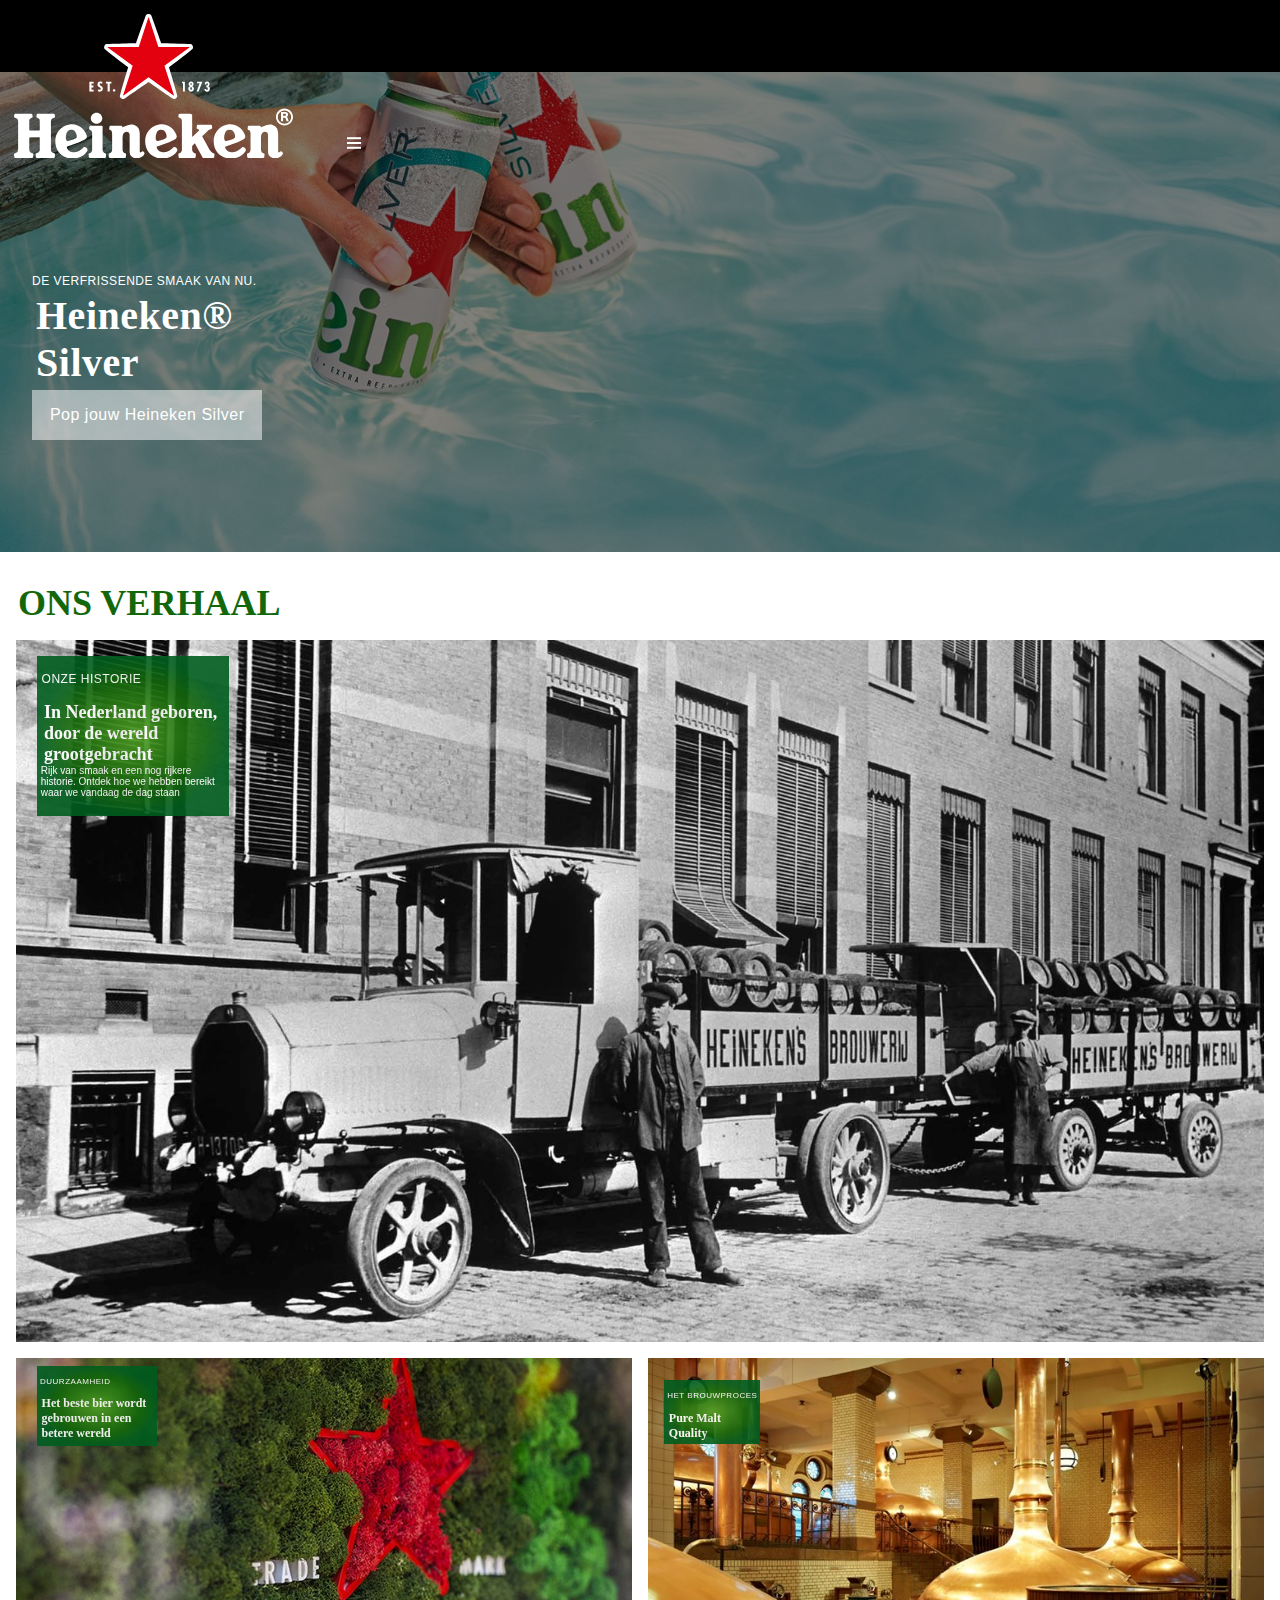
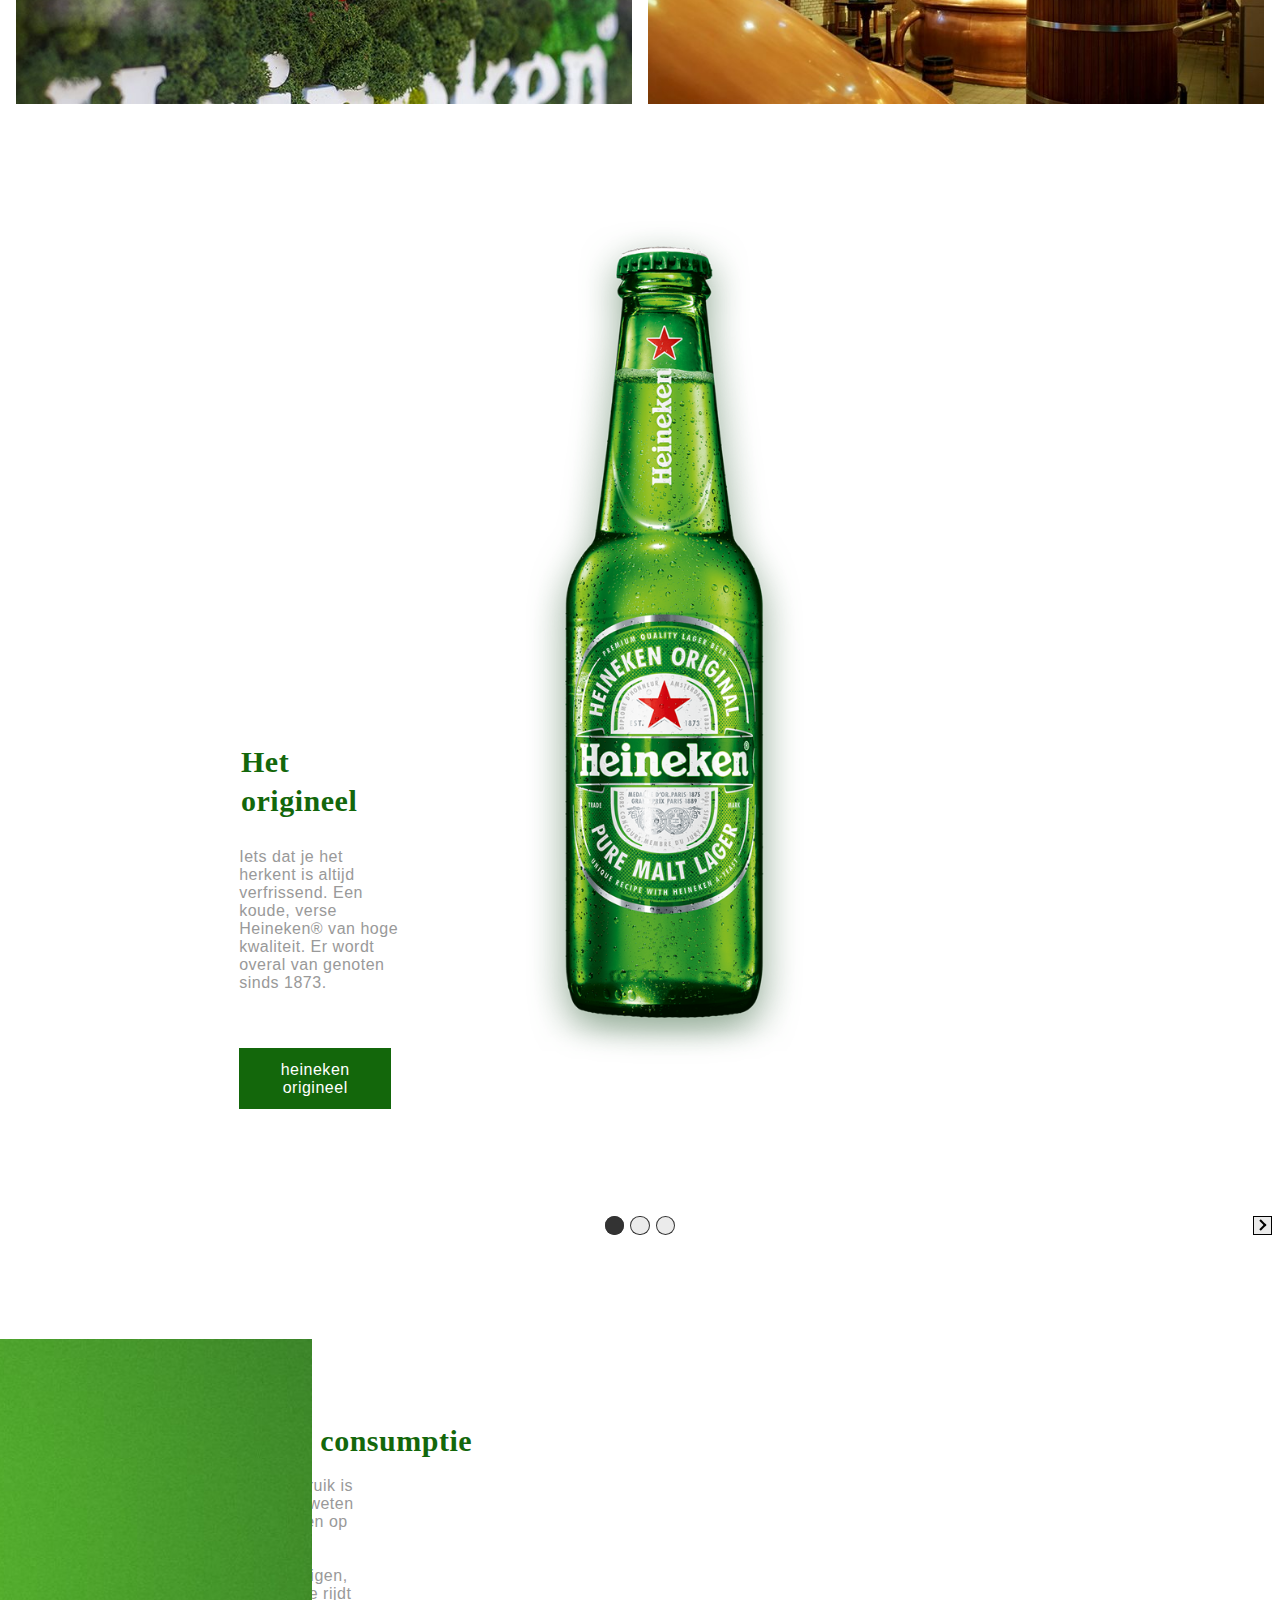
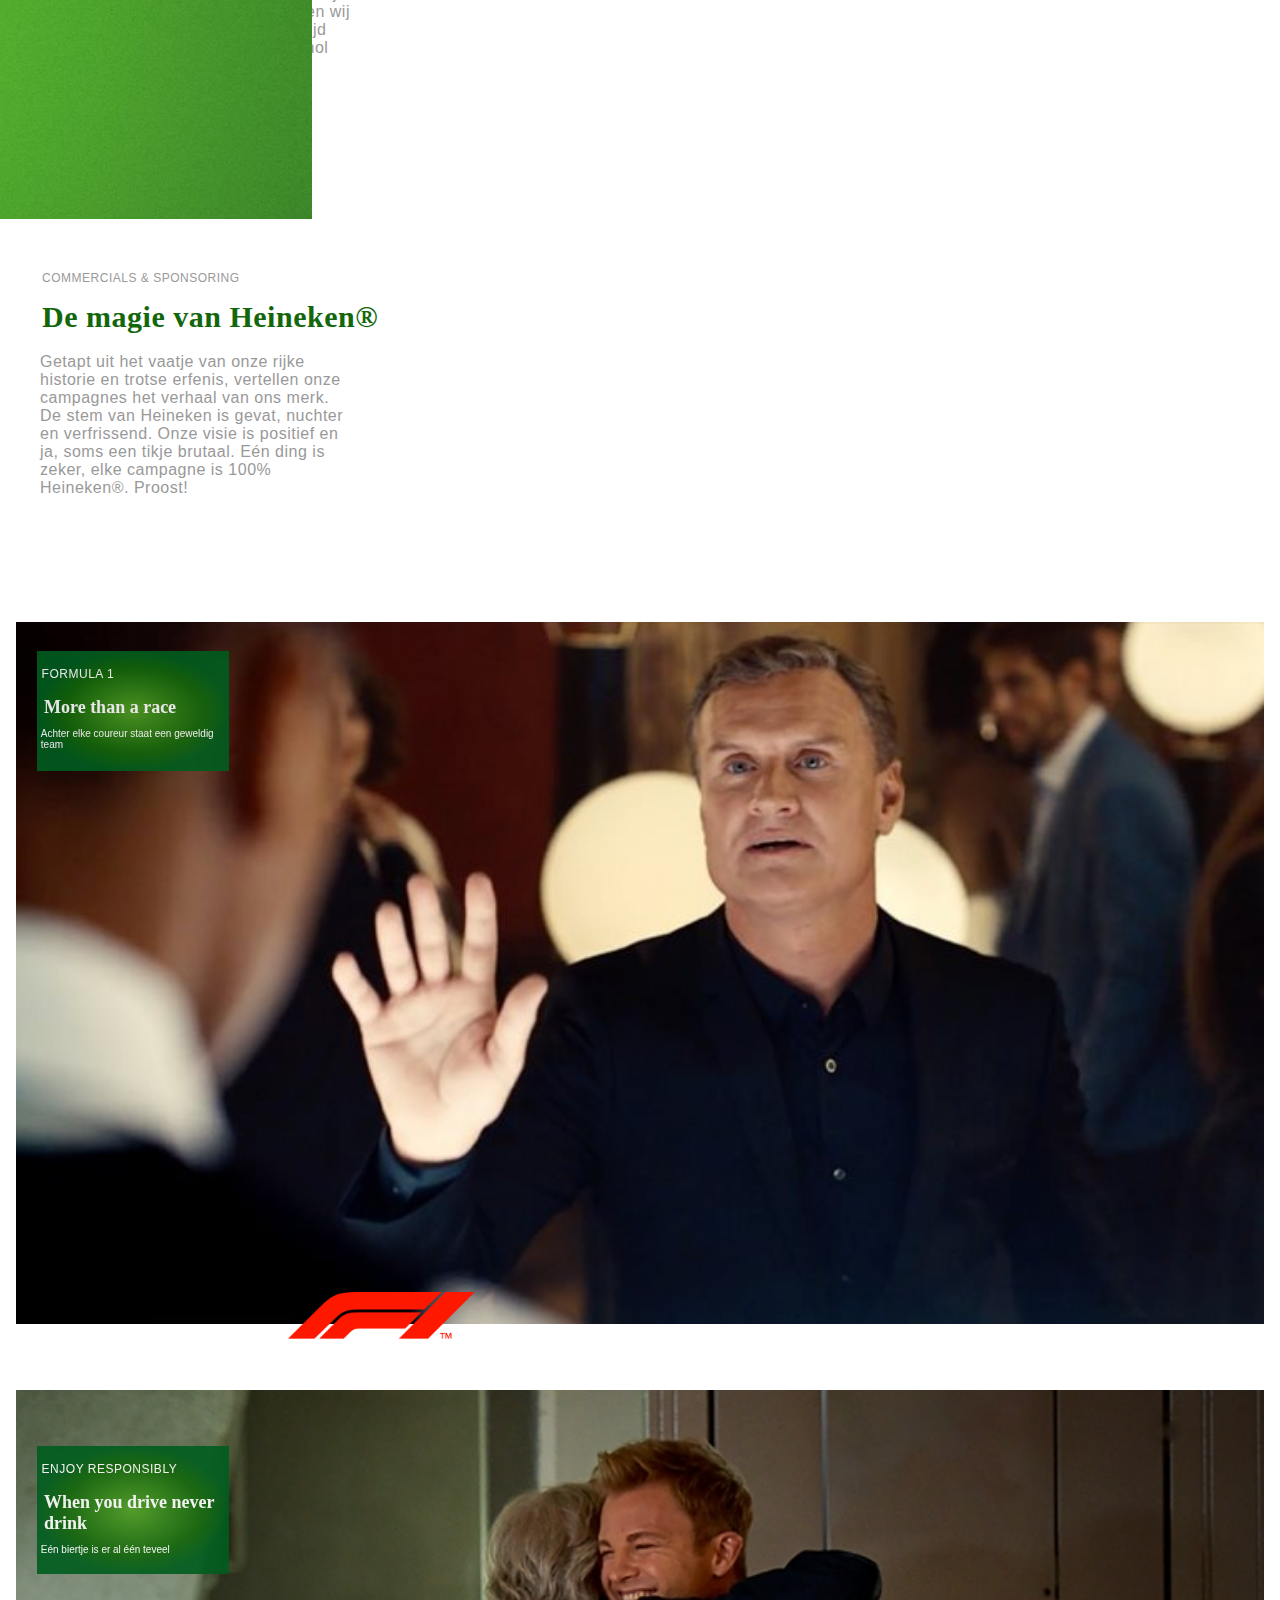
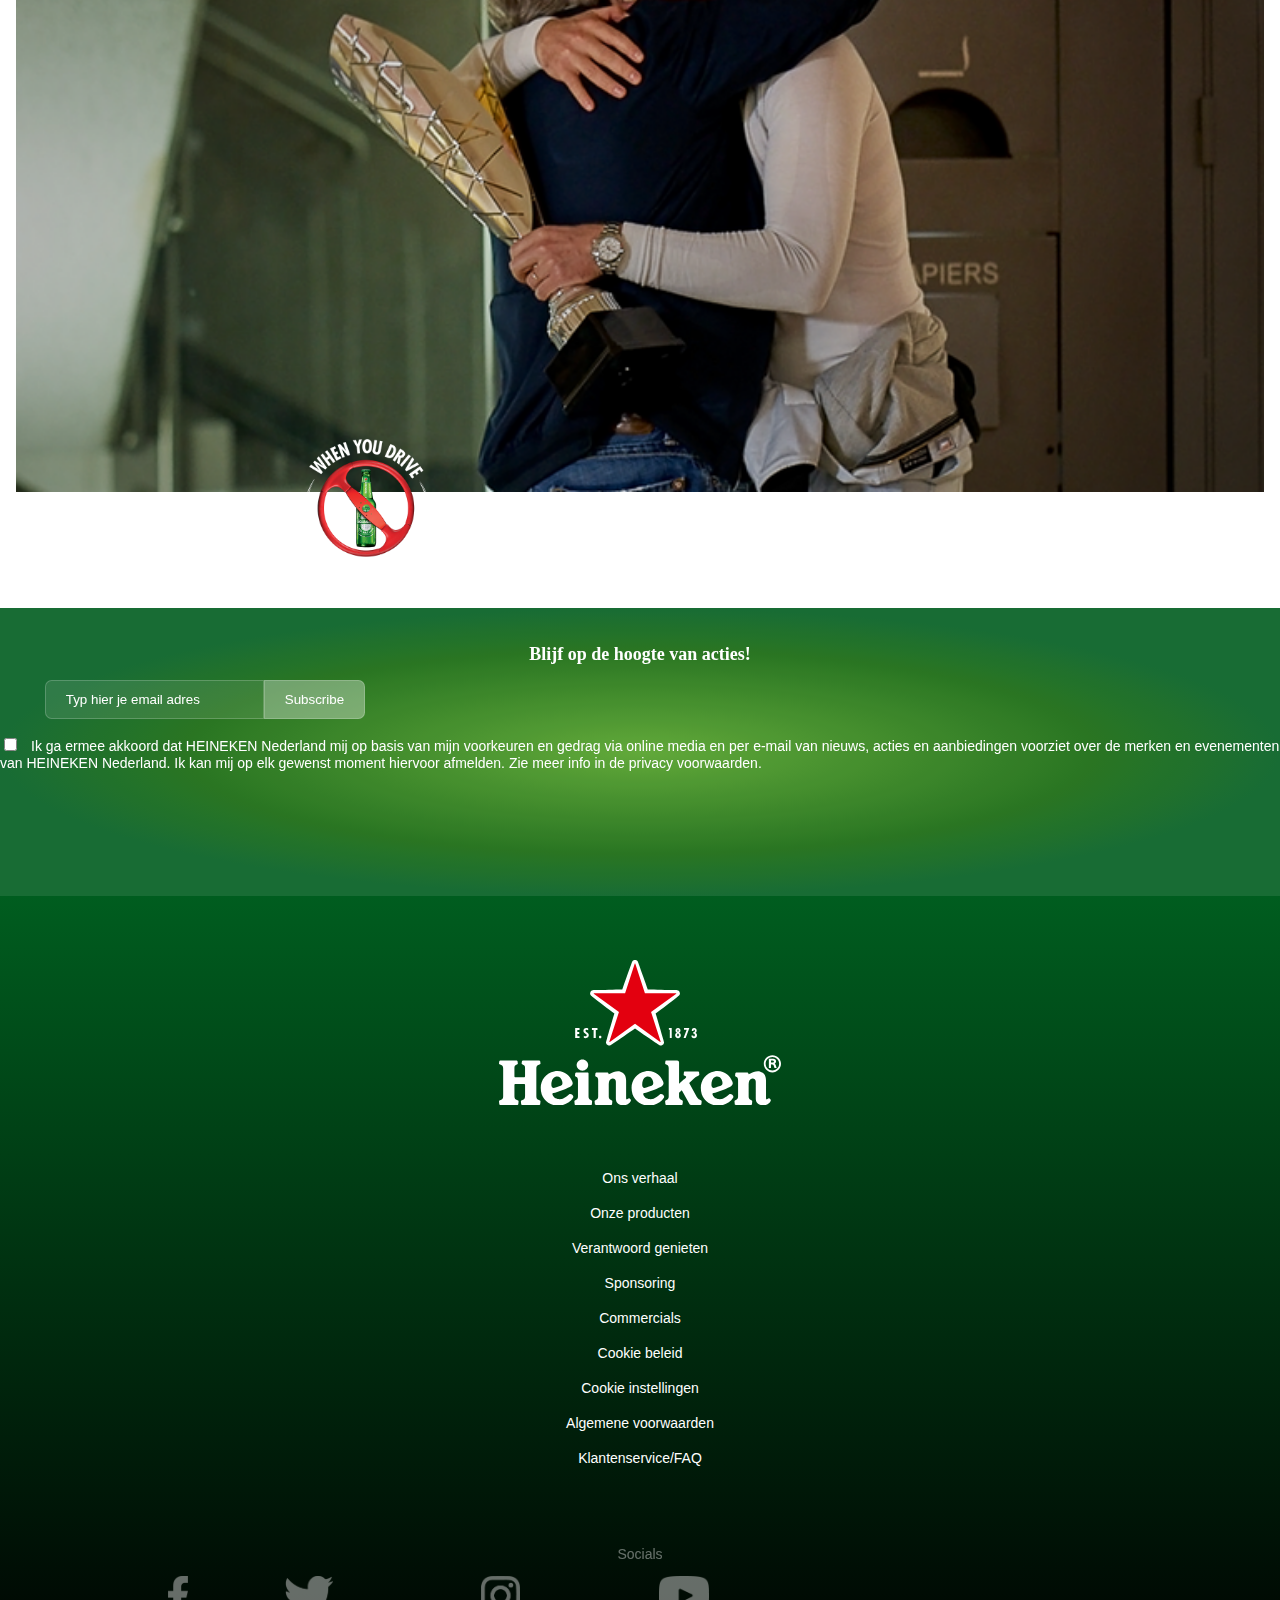
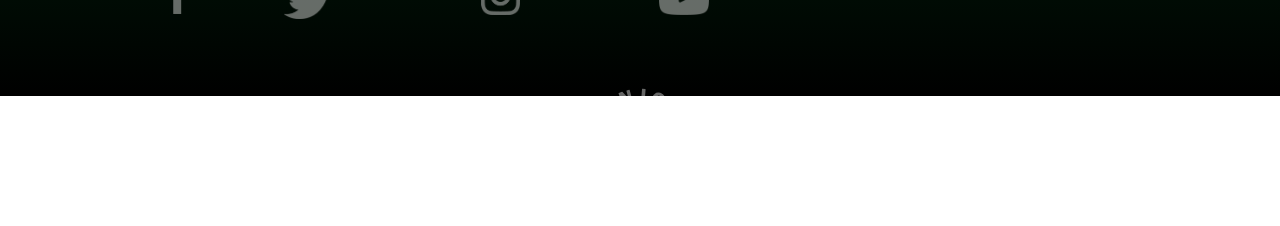
==== commit 6ad3d5f2: "Add files via upload" ====
--- a/index.html
+++ b/index.html
@@ -40,7 +40,8 @@
                 <div>
                     <h1>Heineken® Silver</h1>
                     <h2>De verfrissende smaak van nu.</h2>
-                    <a href="#">Heineken Silver</a>
+                    <a href="#">Pop jouw Heineken Silver</a>
+                    <audio src="images/openenBier.mp3"></audio>
                 </div>
                     <img src="images/Heineken-Silver.jpg" alt="Afbeelding Homepagina Silver">
         </section>
@@ -91,7 +92,7 @@
                 <h2>Heineken® 0.0</h2>
                 <p>100% heerlijk, 0% alcohol. We zijn trots op onze Heineken® 0.0. Gebrouwen met 
                     toewijding en onze doorgegeven kennis van bier.</p>
-                <a href="#">ontdek meer</a>
+                <a href="#">ontdek meer over 0.0</a>
                 <a href="#">Bekijk al onze producten   ></a>
             </li>
             <li id="element3"><img src="images/heineken-silver.png" alt="Silver bier">
--- a/styles/style.css
+++ b/styles/style.css
@@ -5,6 +5,7 @@
 :root {
   --color-header-background:#000000;
   --color-header-button: white;
+  --color-header-button-background: #ffffff80;
   --color-header-text: white;
   --color-header-hover-background: white;
   --color-header-hover-text:black;
@@ -52,7 +53,7 @@
   background-color: var(--color-header-background);
   position:sticky;
   top: 0;
-  z-index:1;
+  z-index:5;
   height:4.5em;
 }
 
--- a/styles/home.css
+++ b/styles/home.css
@@ -65,12 +65,68 @@
 
   --color-section7-h2: white;
   --color-section7-p: white;
-}
-
-
-
-
-
+
+  --color-dark-h2: white;
+  --color-dark-main: black;
+  --color-dark-hover-background: white;
+  --color-dark-hover:black;
+  --color-dark-hover2-background: white;
+  --color-dark-hover2:black;
+  --color-dark-active-background: #e3000f;
+  --color-dark-active:white;
+}
+
+
+
+  @media (prefers-color-scheme: dark) {
+    .caroCarrousel {
+      --caroCarrouselMainColor:#ccc;
+      --caroCarrouselShadeColor:#4449;
+    }
+
+    main {
+      background-color:var(--color-dark-main);
+    }
+
+    img {
+      opacity: .5;
+    }
+   
+    div {
+      opacity: 2;
+    }
+   
+  
+    main section:nth-of-type(2) h2 {
+      color: var(--color-dark-h2);
+    }
+
+    main section:nth-of-type(4) ul li:nth-of-type(2) h2 {
+      color: var(--color-dark-h2);
+    }
+
+
+    main section:nth-of-type(3) #element1 a:hover {
+      background-color: var(--color-dark-hover-background);
+      color: var(--color-dark-hover);
+    }
+    main section:nth-of-type(3) #element3 a:nth-of-type(1):hover {
+      background-color: var(--color-dark-hover2-background);
+      color: var(--color-dark-hover2);
+    }
+
+    main section:nth-of-type(4) ul li:nth-of-type(2) a:hover {
+      background-color: var(--color-dark-hover-background);
+      color: var(--color-dark-hover);
+    }
+
+    main section:nth-of-type(4) ul li:nth-of-type(2) a:active {
+      background-color: var(--color-dark-active-background);
+      color: var(--color-dark-active);
+    }
+  }
+
+ 
   
   /********************************************************/
   /*  EERSTE SECTION FONT*/
@@ -117,6 +173,7 @@
     width: 16em;
     display:flex;
     flex-direction: column;
+    z-index:1;
   }
   
   main section:nth-of-type(1) img {
@@ -125,14 +182,13 @@
     object-fit: cover;
     position: relative; 
     display: block;
-    z-index: -1;
     filter:brightness(.5);
   }
   
   main section:nth-of-type(1) a {
     font-family: PT sans, sans-serif;
     color: var(--color-header-button);
-    background-color: #ffffff80;
+    background-color: var(--color-header-button-background);
     letter-spacing: .031875rem;
     text-decoration: none;
     top: 10em;
@@ -140,7 +196,7 @@
     text-align: center;
     display: inline-block;
     border-radius: 0;
-    width: 60%;
+    width: 90%;
     order: 3;
   }
   
@@ -238,6 +294,7 @@
     background: transparent radial-gradient(closest-side at 50% 50%,#51a025 0%,#13670b 71%,#005d1f 100%) 0% 0% no-repeat padding-box;
     opacity: .9;
     top: 1em;
+    z-index: 1;
   }
   
 section:nth-of-type(2) li:nth-of-type(2) div {
@@ -250,6 +307,7 @@
     background: transparent radial-gradient(closest-side at 50% 50%,#51a025 0%,#13670b 71%,#005d1f 100%) 0% 0% no-repeat padding-box;
     opacity: .9;
     top: .5em;
+    z-index: 1;
   }
   
 section:nth-of-type(2) li:nth-of-type(3) div {
@@ -262,6 +320,7 @@
     flex-direction: column;
     background: transparent radial-gradient(closest-side at 50% 50%,#51a025 0%,#13670b 71%,#005d1f 100%) 0% 0% no-repeat padding-box;
     opacity: .9;
+    z-index: 1;
   } 
   
 
@@ -399,14 +458,6 @@
   
     position: relative;
     outline:none;
-  }
-  
-  /* dark mode */
-  @media (prefers-color-scheme: dark) {
-    .caroCarrousel {
-      --caroCarrouselMainColor:#ccc;
-      --caroCarrouselShadeColor:#4449;
-    }
   }
   
   
@@ -1079,7 +1130,8 @@
   flex-direction: column;
   background: transparent radial-gradient(closest-side at 50% 50%,#51a025 0%,#13670b 71%,#005d1f 100%) 0% 0% no-repeat padding-box;
   opacity: .9;
-  top: 4em;   
+  top: 4em;  
+  z-index: 1; 
 }
   
 section:nth-of-type(6) li:nth-of-type(2) div {
@@ -1092,6 +1144,7 @@
   background: transparent radial-gradient(closest-side at 50% 50%,#51a025 0%,#13670b 71%,#005d1f 100%) 0% 0% no-repeat padding-box;
   opacity: .9;
   top: 3.5em;
+  z-index: 1;
 }
 
 section:nth-of-type(6) li:nth-of-type(1) img:nth-of-type(2) {
